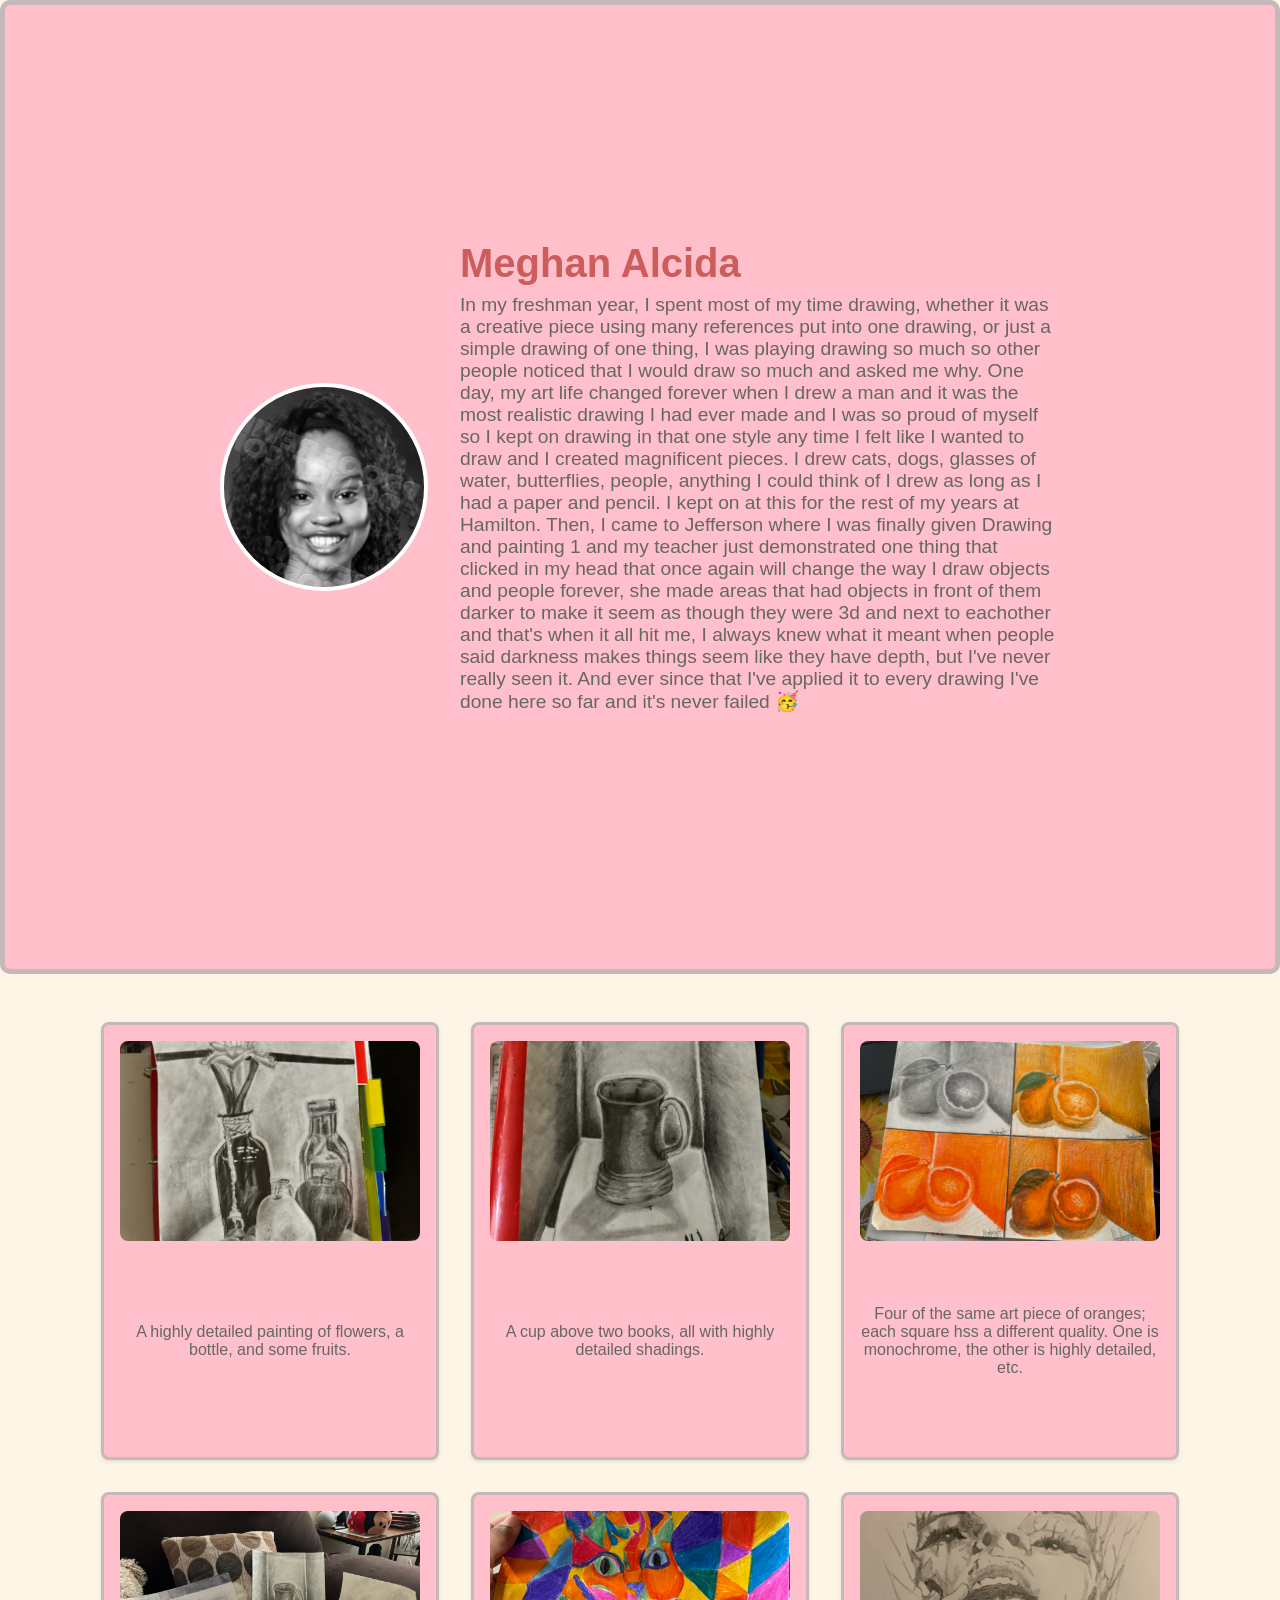
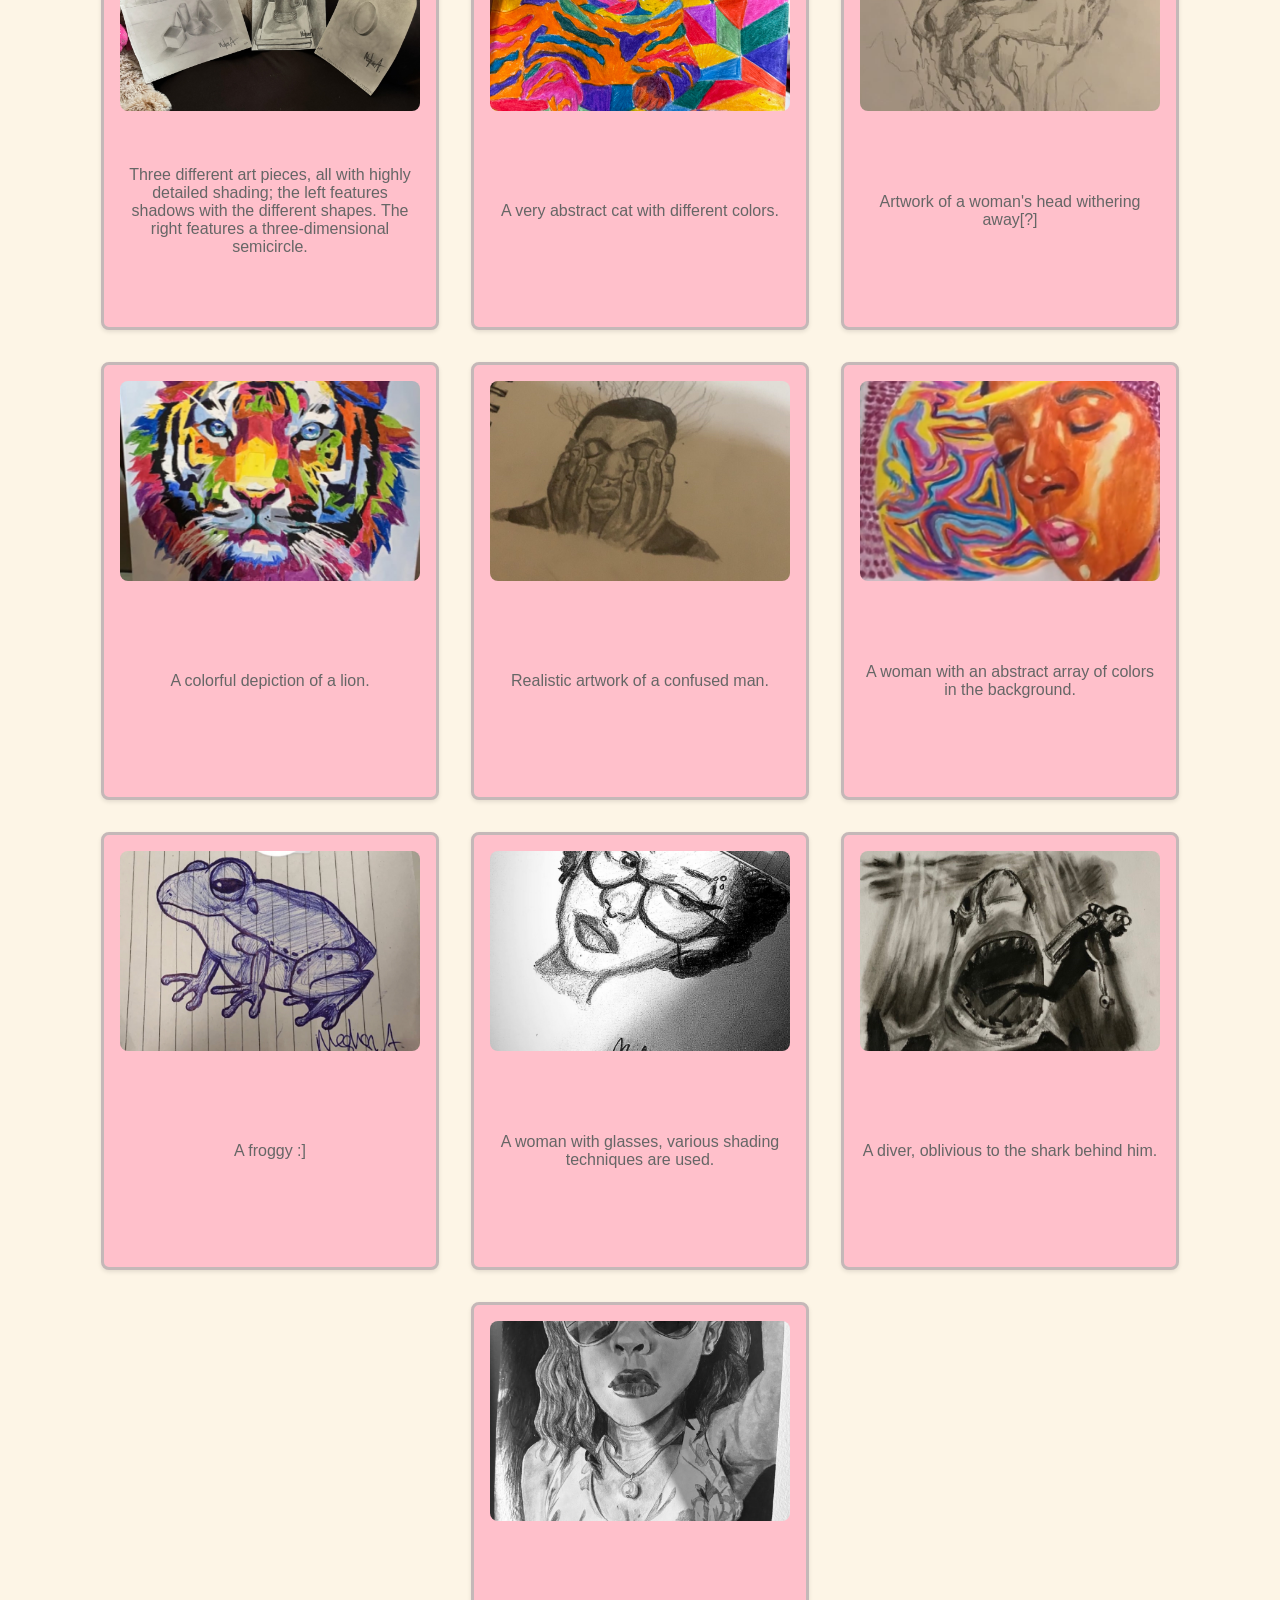
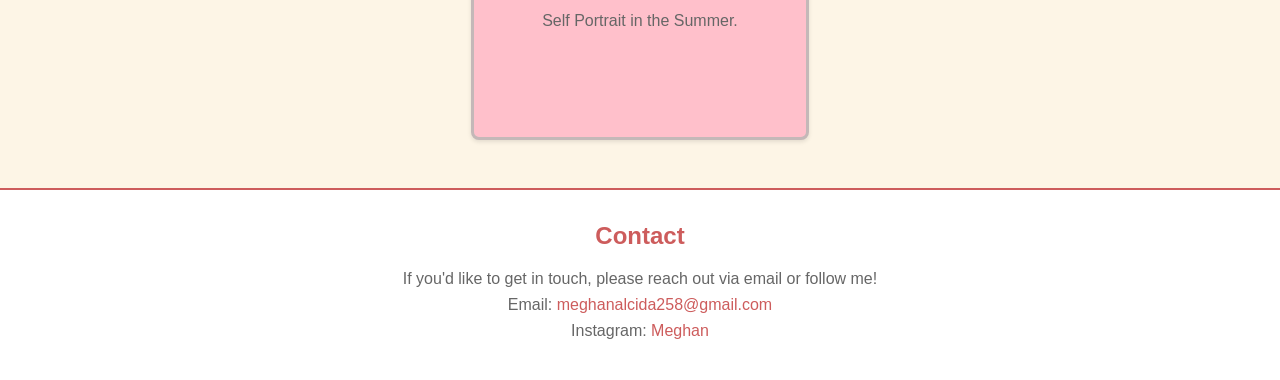
==== index.html @ 04079f51 "Update index.html" ====
<!DOCTYPE html>
<html lang="en">

  <head>
    <meta charset="UTF-8">
    <meta name="viewport" content="width=device-width, initial-scale=1.0">
    <title>Art Portfolio</title>
    <link rel="stylesheet" href="style.css">
  </head>

  <body>
    <div class="container">
      <img src="./images/meghan.jpg" alt="Her Face" class="profile-pic">
      <div class="about-text">
        <h1>Meghan Alcida</h1>
        <p>In my freshman year, I spent most of my time drawing, whether it was a creative piece using many references put into
        one drawing, or just a simple drawing of one thing, I was playing drawing so much so other people noticed that I would
        draw so much and asked me why. One day, my art life changed forever when I drew a man and it was the most realistic
        drawing I had ever made and I was so proud of myself so I kept on drawing in that one style any time I felt like I
        wanted to draw and I created magnificent pieces. I drew cats, dogs, glasses of water, butterflies, people, anything I
        could think of I drew as long as I had a paper and pencil. I kept on at this for the rest of my years at Hamilton. Then,
        I came to Jefferson where I was finally given Drawing and painting 1 and my teacher just demonstrated one thing that
        clicked in my head that once again will change the way I draw objects and people forever, she made areas that had
        objects in front of them darker to make it seem as though they were 3d and next to eachother and that's when it all hit
        me, I always knew what it meant when people said darkness makes things seem like they have depth, but I've never really
        seen it. And ever since that I've applied it to every drawing I've done here so far and it's never failed 🥳</p>
      </div>
    </div>

    <div class="gallery">
      <div class="gallery-item" onclick="openModal('images/art/art1.jpg', this.querySelector('p'))">
        <img src="./images/art/art1.jpg" alt="Art Piece 1">
        <p>A highly detailed painting of flowers, a bottle, and some fruits.</p>
      </div>

      <div class="gallery-item" onclick="openModal('images/art/art2.jpg', this.querySelector('p'))">
        <img src="./images/art/art2.jpg" alt="Art Piece 2">
        <p>A cup above two books, all with highly detailed shadings.</p>
      </div>

      <div class="gallery-item" onclick="openModal('images/art/art3.jpg', this.querySelector('p'))">
        <img src="./images/art/art3.jpg" alt="Art Piece 3">
        <p>Four of the same art piece of oranges; each square hss a different quality. One is monochrome, the other is highly detailed, etc.</p>
      </div>

      <div class="gallery-item" onclick="openModal('images/art/art4.jpg', this.querySelector('p'))">
        <img src="./images/art/art4.jpg" alt="Art Piece 4">
        <p>Three different art pieces, all with highly detailed shading; the left features shadows with the different shapes. The right features a three-dimensional semicircle.</p>
      </div>

      <div class="gallery-item" onclick="openModal('images/art/art5.jpg', this.querySelector('p'))">
        <img src="./images/art/art5.jpg" alt="Art Piece 5">
        <p>A very abstract cat with different colors.</p>
      </div>

      <div class="gallery-item" onclick="openModal('images/art/art6.png', this.querySelector('p'))">
        <img src="./images/art/art6.png" alt="Art Piece 6">
        <p>Artwork of a woman's head withering away[?]</p>
      </div>

      <div class="gallery-item" onclick="openModal('images/art/art7.png', this.querySelector('p'))">
        <img src="./images/art/art7.png" alt="Art Piece 7">
        <p>A colorful depiction of a lion.</p>
      </div>

      <div class="gallery-item" onclick="openModal('images/art/art8.png', this.querySelector('p'))">
        <img src="./images/art/art8.png" alt="Art Piece 8">
        <p>Realistic artwork of a confused man.</p>
      </div>

      <div class="gallery-item" onclick="openModal('images/art/art9.png', this.querySelector('p'))">
        <img src="./images/art/art9.png" alt="Art Piece 9">
        <p>A woman with an abstract array of colors in the background.</p>
      </div>

      <div class="gallery-item" onclick="openModal('images/art/art10.png', this.querySelector('p'))">
        <img src="./images/art/art10.png" alt="Art Piece 10">
        <p>A froggy :]</p>
      </div>

      <div class="gallery-item" onclick="openModal('images/art/art11.png', this.querySelector('p'))">
        <img src="./images/art/art11.png" alt="Art Piece 11">
        <p>A woman with glasses, various shading techniques are used.</p>
      </div>

      <div class="gallery-item" onclick="openModal('images/art/art12.png', this.querySelector('p'))">
        <img src="./images/art/art12.png" alt="Art Piece 12">
        <p>A diver, oblivious to the shark behind him.</p>
      </div>

      <div class="gallery-item" onclick="openModal('images/art/art13.jpg', this.querySelector('p'))">
        <img src="./images/art/art13.jpg" alt="Art Piece 13">
        <p>Self Portrait in the Summer.</p>
      </div>

    </div>

    <div id="modal" class="modal">
      <span class="close" onclick="closeModal()">&times;</span>
      <img class="modal-content" id="modalImage">
      <p id="modalDescription"></p>
    </div>

    <div class="contact">
      <h2>Contact</h2>
      <p>If you'd like to get in touch, please reach out via email or follow me!</p>
      <p>Email: <a href="mailto:meghanalcida258@gmail.com">meghanalcida258@gmail.com</a></p>
      <p>Instagram: <a href="https://instagram.com/its.meggss.official._" target="_blank">Meghan</a></p>
    </div>

    <script src="script.js"></script>
  </body>

</html>
---- style.css ----
body {
  margin: 0;
  padding: 0;
  font-family: 'Arial', sans-serif;
  background-color: #FDF5E6;
  overflow-x: hidden;
}

/* Desktop Styles */
.container {
  display: flex;
  justify-content: center;
  align-items: center;
  height: 100vh;
  padding: 2rem;
  animation: fadeIn 2s ease-out;
  background-color: #FFC0CB;
  border: 5px solid #C4B8B8;
  border-radius: 10px;
}

.profile-pic {
  border-radius: 50%;
  object-position: top;
  width: 200px;
  height: 200px;
  object-fit: cover;
  margin-right: 2rem;
  border: 4px solid #fff;
  flex-shrink: 0;
}

.about-text {
  max-width: 600px;
}

.about-text h1 {
  font-size: 2.5rem;
  margin: 0;
  color: #CD5C5C;
}

.about-text p {
  font-size: 1.2rem;
  margin-top: 0.5rem;
  color: #666;
}

@keyframes fadeIn {
  from {
    opacity: 0;
    transform: translateY(20px);
  }

  to {
    opacity: 1;
    transform: translateY(0);
  }
}

.gallery {
  display: flex;
  flex-wrap: wrap;
  justify-content: center;
  margin: 2rem;
}

.gallery-item {
  background-color: #FFC0CB;
  border-radius: 8px;
  box-shadow: 0 2px 4px rgba(0, 0, 0, 0.1);
  padding: 1rem;
  margin: 1rem;
  text-align: center;
  max-width: 300px;
  width: 300px;
  height: 400px;
  display: flex;
  flex-direction: column;
  justify-content: center;
  align-items: center;
  transition: transform 0.3s, box-shadow 0.3s;
  border: 3px solid #C4B8B8;
}

.gallery-item img {
  width: 100%;
  height: auto;
  max-height: 200px;
  object-fit: cover;
  border-radius: 8px;
}

.gallery-item p {
  font-size: 1rem;
  color: #666;
  margin-top: 1rem;
  flex-grow: 1;
  display: flex;
  align-items: center;
  justify-content: center;
}

.gallery-item:hover {
  transform: scale(1.05);
  box-shadow: 0 4px 8px rgba(0, 0, 0, 0.2);
}

.contact {
  text-align: center;
  padding: 2rem;
  background-color: #fff;
  border-top: 2px solid #CD5C5C;
  margin-top: 2rem;
}

.contact h2 {
  margin-top: 0;
  color: #CD5C5C;
}

.contact p {
  color: #666;
  margin: 0.5rem 0;
}

.contact a {
  color: #CD5C5C;
  text-decoration: none;
}

.contact a:hover {
  text-decoration: underline;
}

.modal {
  display: none;
  position: fixed;
  z-index: 1;
  left: 0;
  top: 0;
  width: 100%;
  height: 100%;
  overflow: auto;
  background-color: rgba(0, 0, 0, 0.8);
  justify-content: center;
  align-items: center;
  text-align: center;
  flex-direction: column;
  padding: 20px;
}

.modal-content {
  margin: auto;
  display: block;
  max-width: 90%;
  max-height: 80%;
  height: auto;
  border-radius: 8px;
}

#modalDescription {
  color: white;
  margin-top: 5px;
  max-width: 90%;
  text-align: center;
}

.close {
  position: absolute;
  top: 20px;
  right: 35px;
  color: #fff;
  font-size: 40px;
  font-weight: bold;
}

.close:hover,
.close:focus {
  color: #bbb;
  text-decoration: none;
  cursor: pointer;
}

@media (max-width: 768px) {
  .container {
    flex-direction: column;
    height: auto;
  }

  .profile-pic {
    margin-right: 0;
    margin-bottom: 1rem;
  }

  .about-text h1 {
    font-size: 2rem;
  }

  .about-text p {
    font-size: 1rem;
  }

  .gallery {
    margin: 1rem;
  }

  .gallery-item {
    width: 100%;
    max-width: none;
  }

  .modal-content {
    max-width: 100%;
    max-height: 70%;
  }

  #modalDescription {
    max-width: 90%;
  }
}
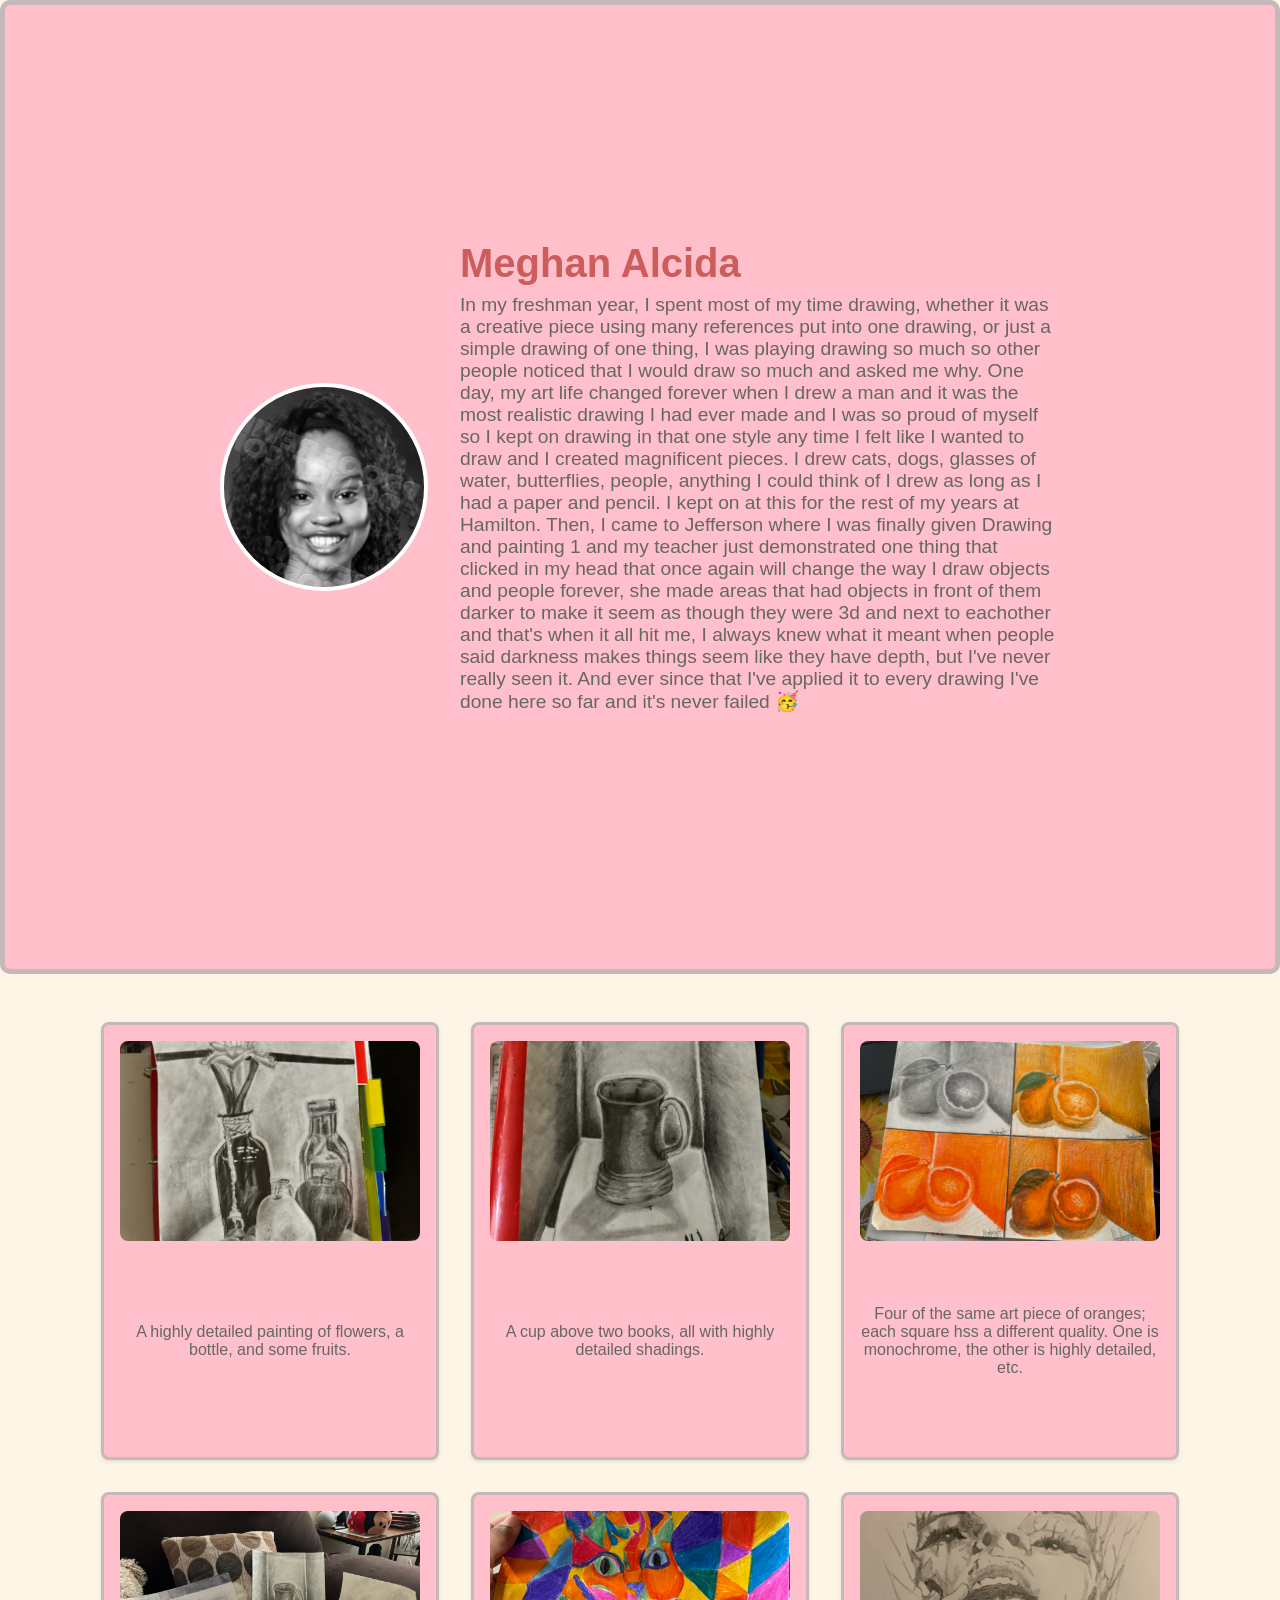
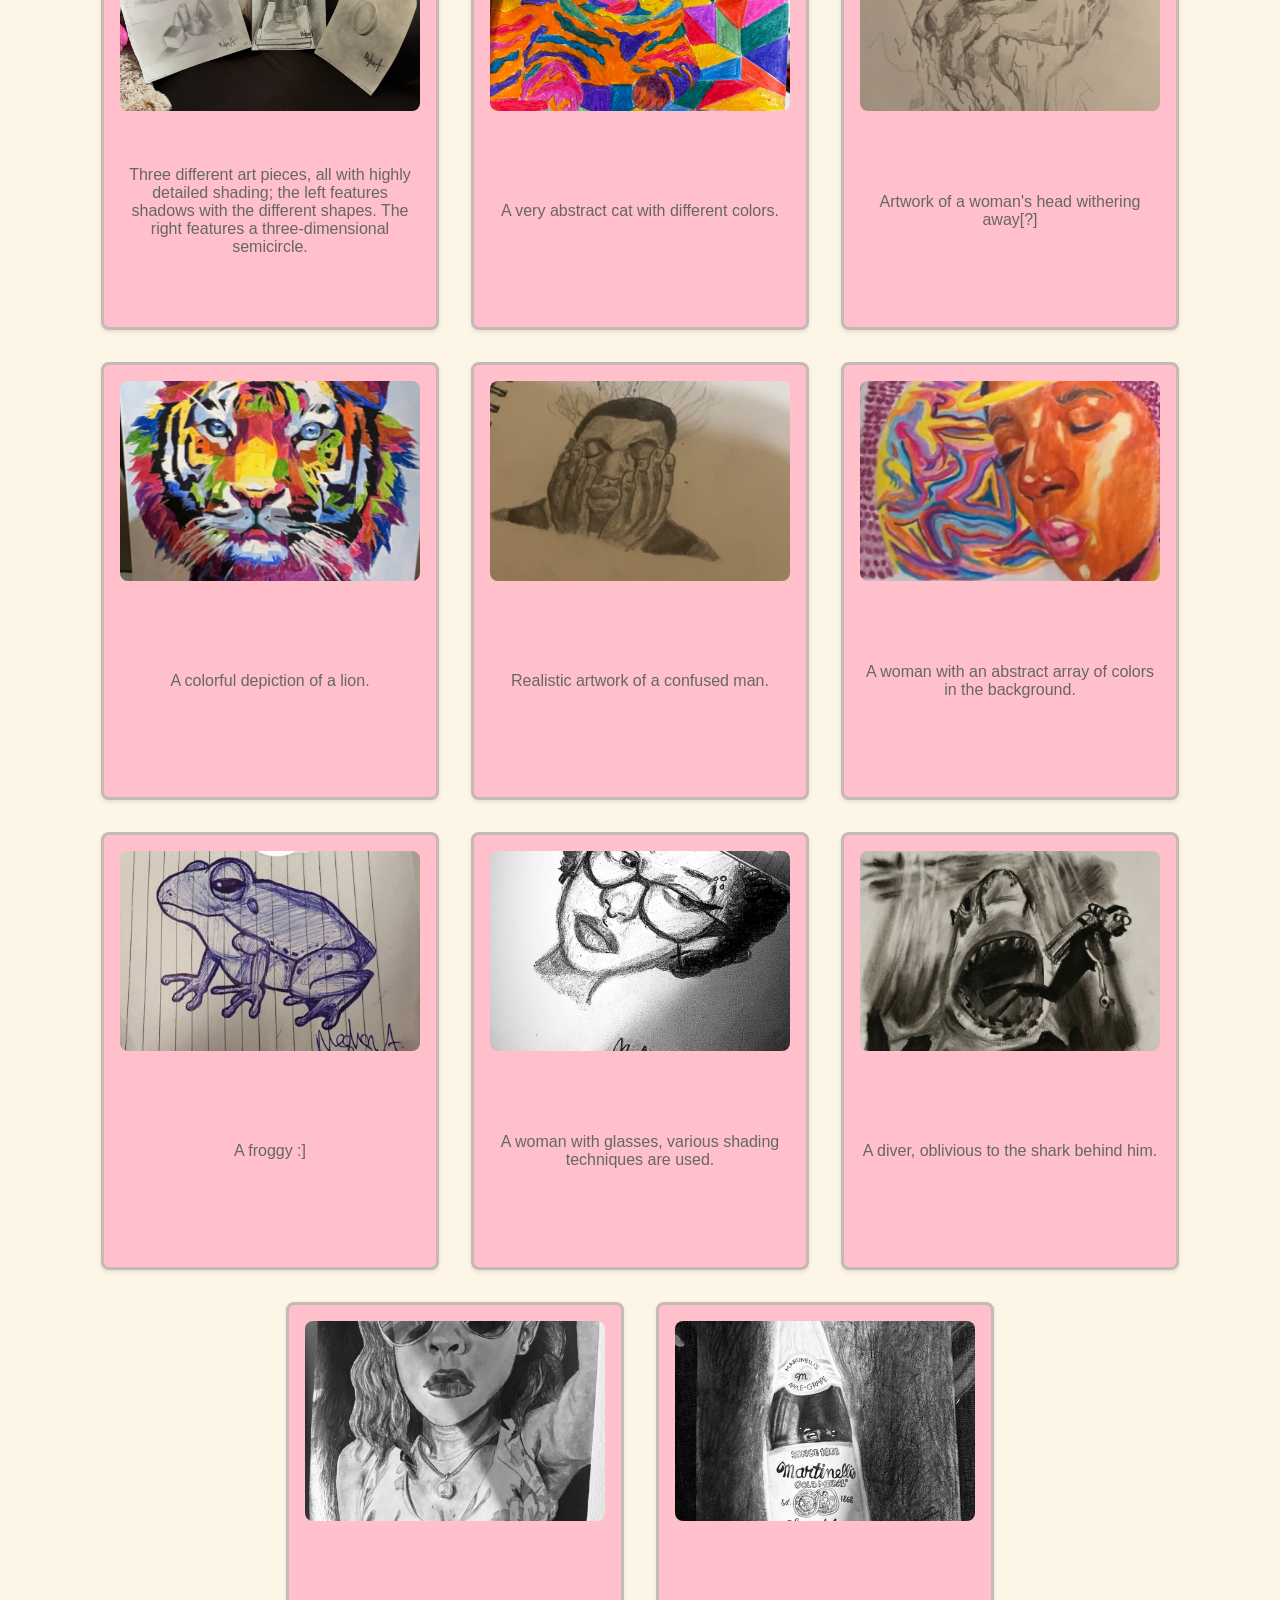
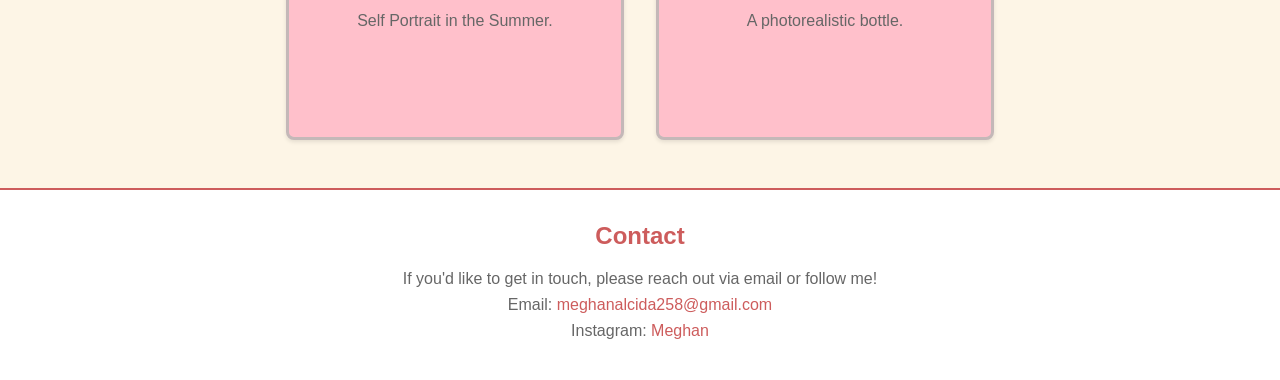
==== commit a6c19024: "Update index.html" ====
--- a/index.html
+++ b/index.html
@@ -93,6 +93,11 @@
         <p>Self Portrait in the Summer.</p>
       </div>
 
+      <div class="gallery-item" onclick="openModal('images/art/art14.jpg', this.querySelector('p'))">
+        <img src="./images/art/art14.jpg" alt="Art Piece 14">
+        <p>A photorealistic bottle.</p>
+      </div>
+
     </div>
 
     <div id="modal" class="modal">
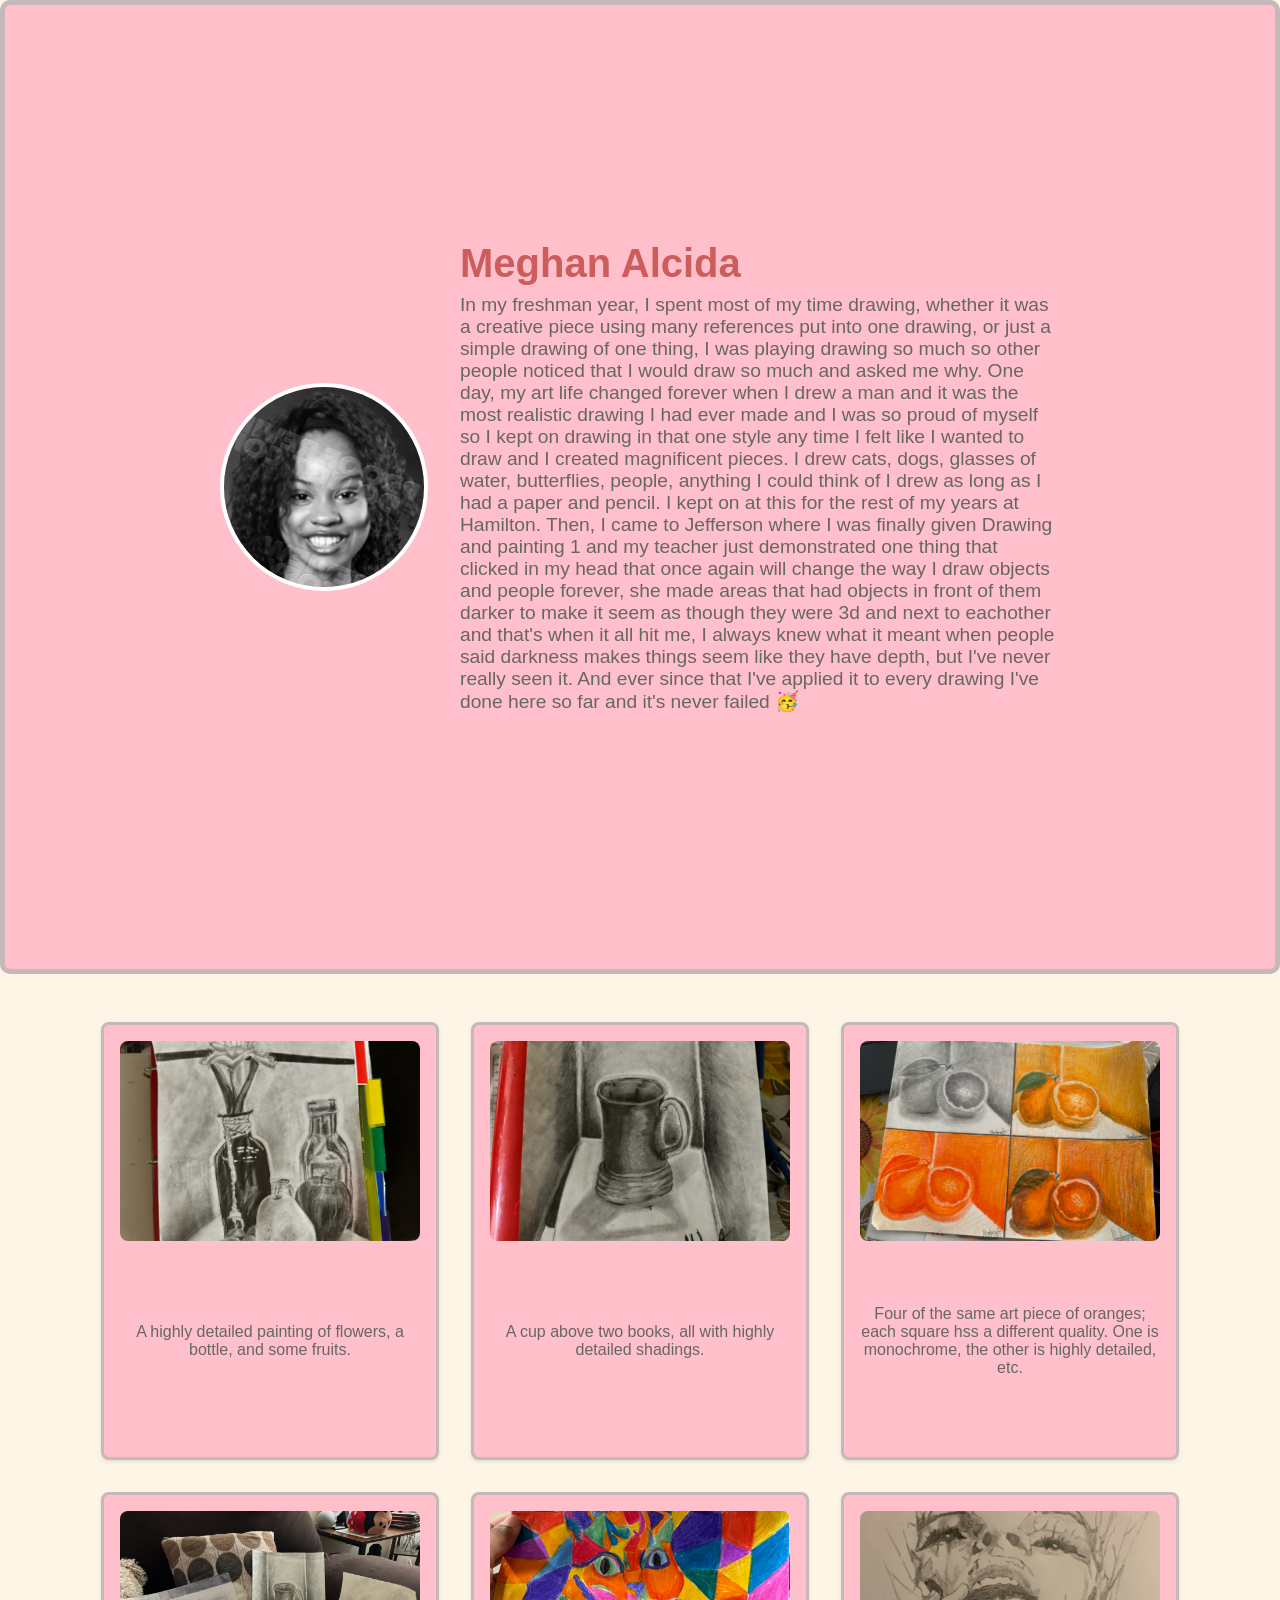
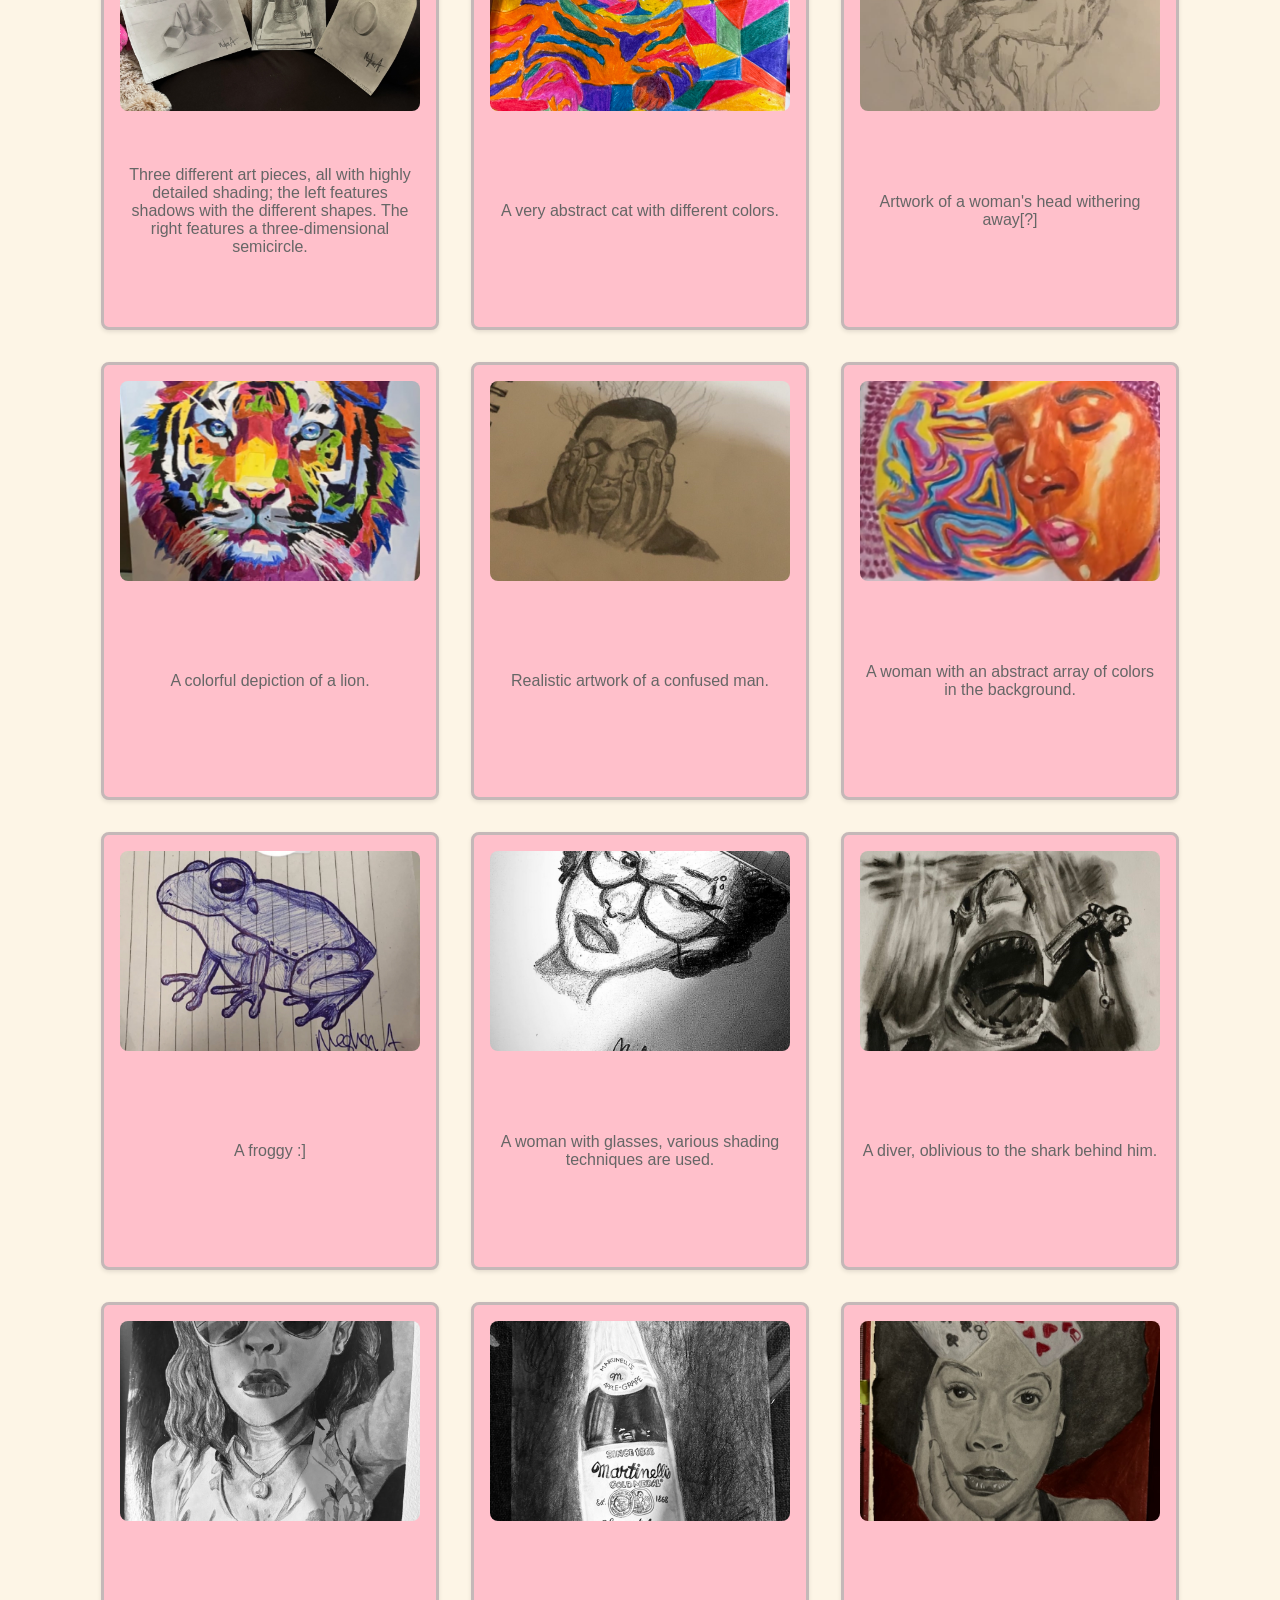
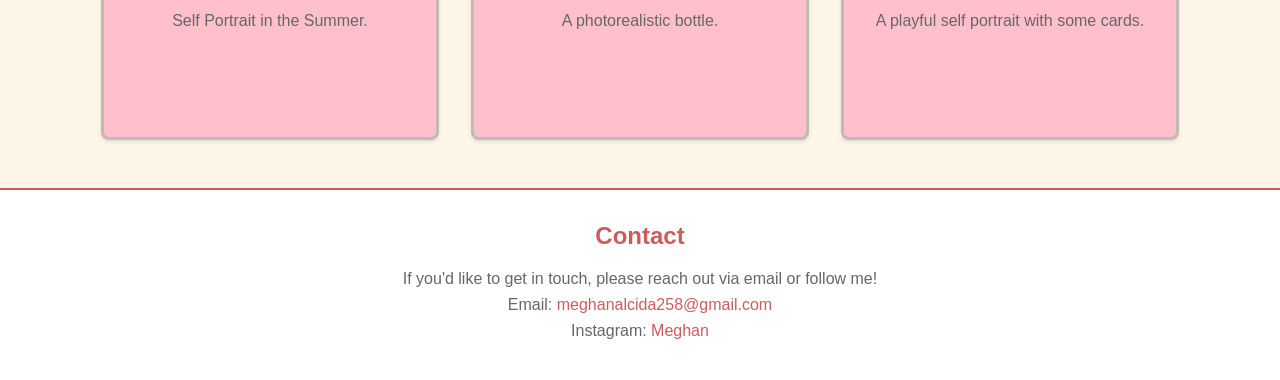
==== commit e2c69339: "Update index.html" ====
--- a/index.html
+++ b/index.html
@@ -98,6 +98,11 @@
         <p>A photorealistic bottle.</p>
       </div>
 
+      <div class="gallery-item" onclick="openModal('images/art/art15.jpg', this.querySelector('p'))">
+        <img src="./images/art/art15.jpg" alt="Art Piece 15">
+        <p>A playful self portrait with some cards.</p>
+      </div>
+
     </div>
 
     <div id="modal" class="modal">
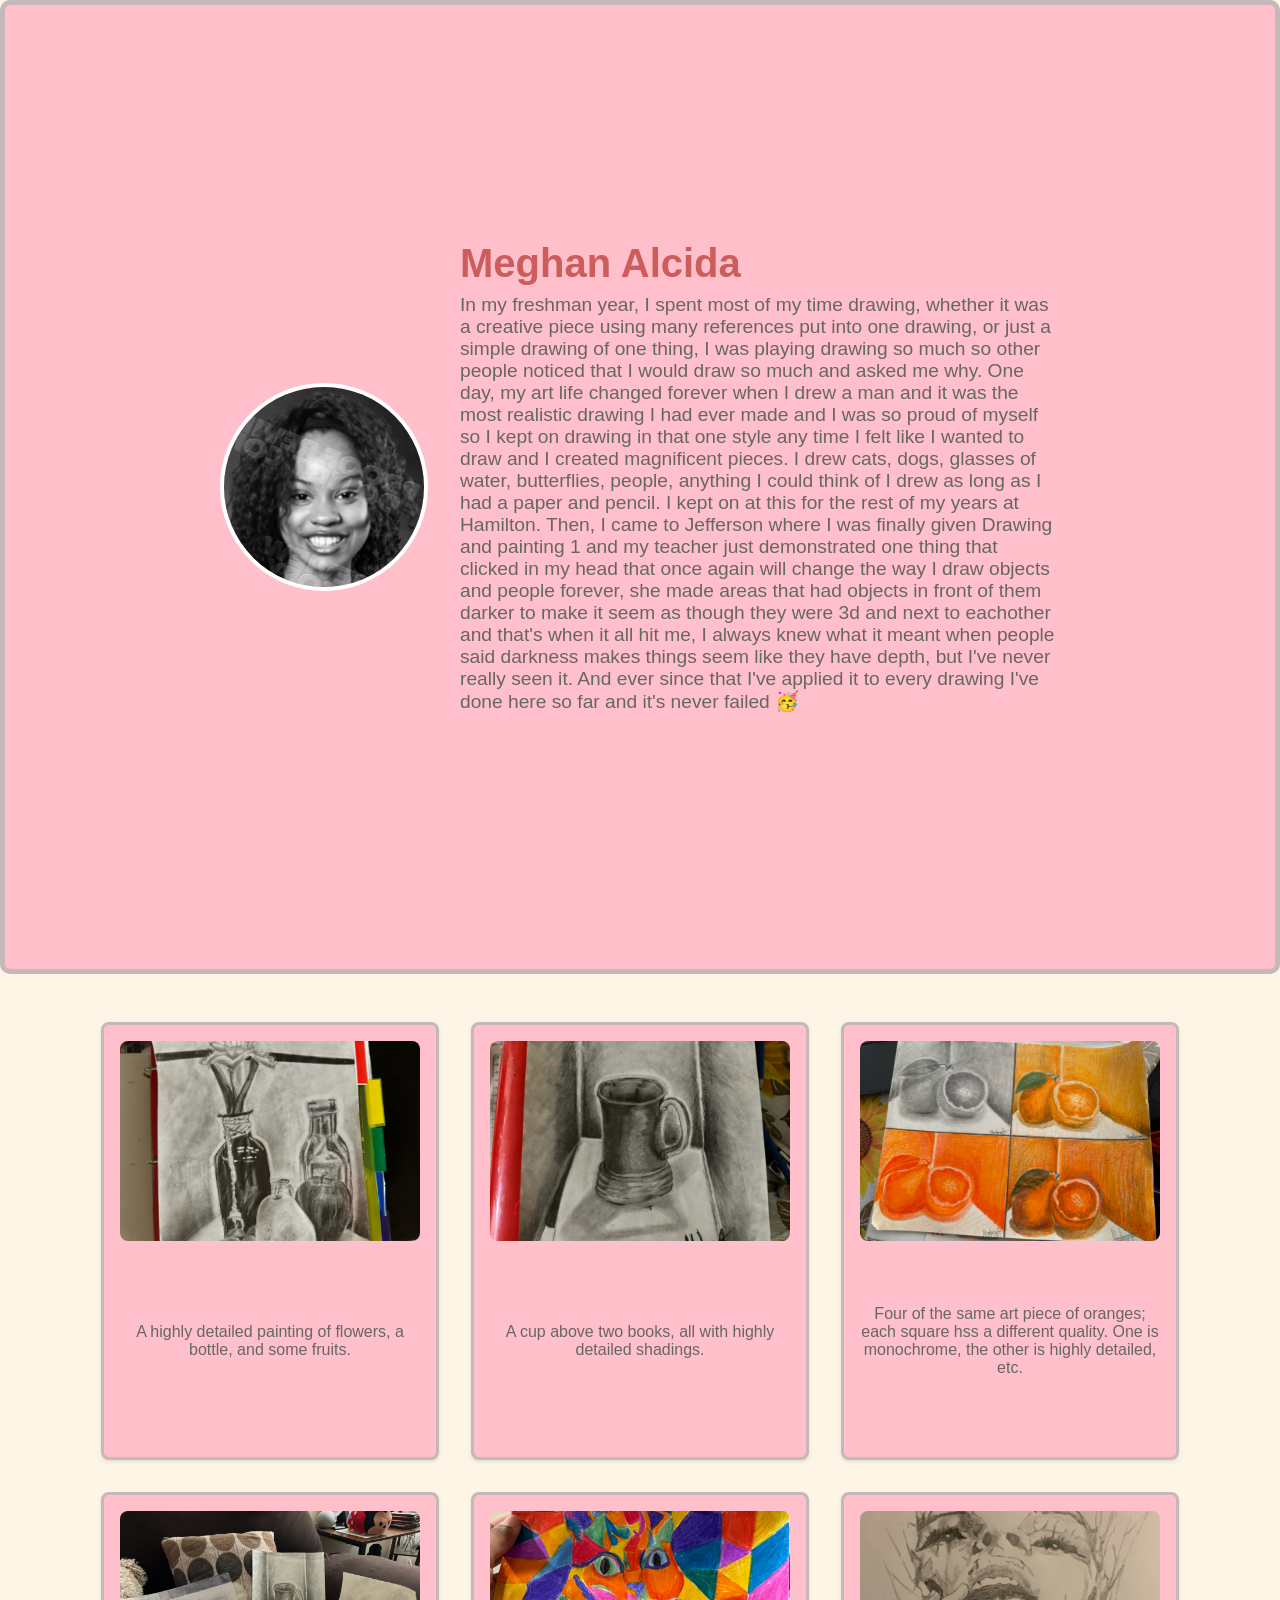
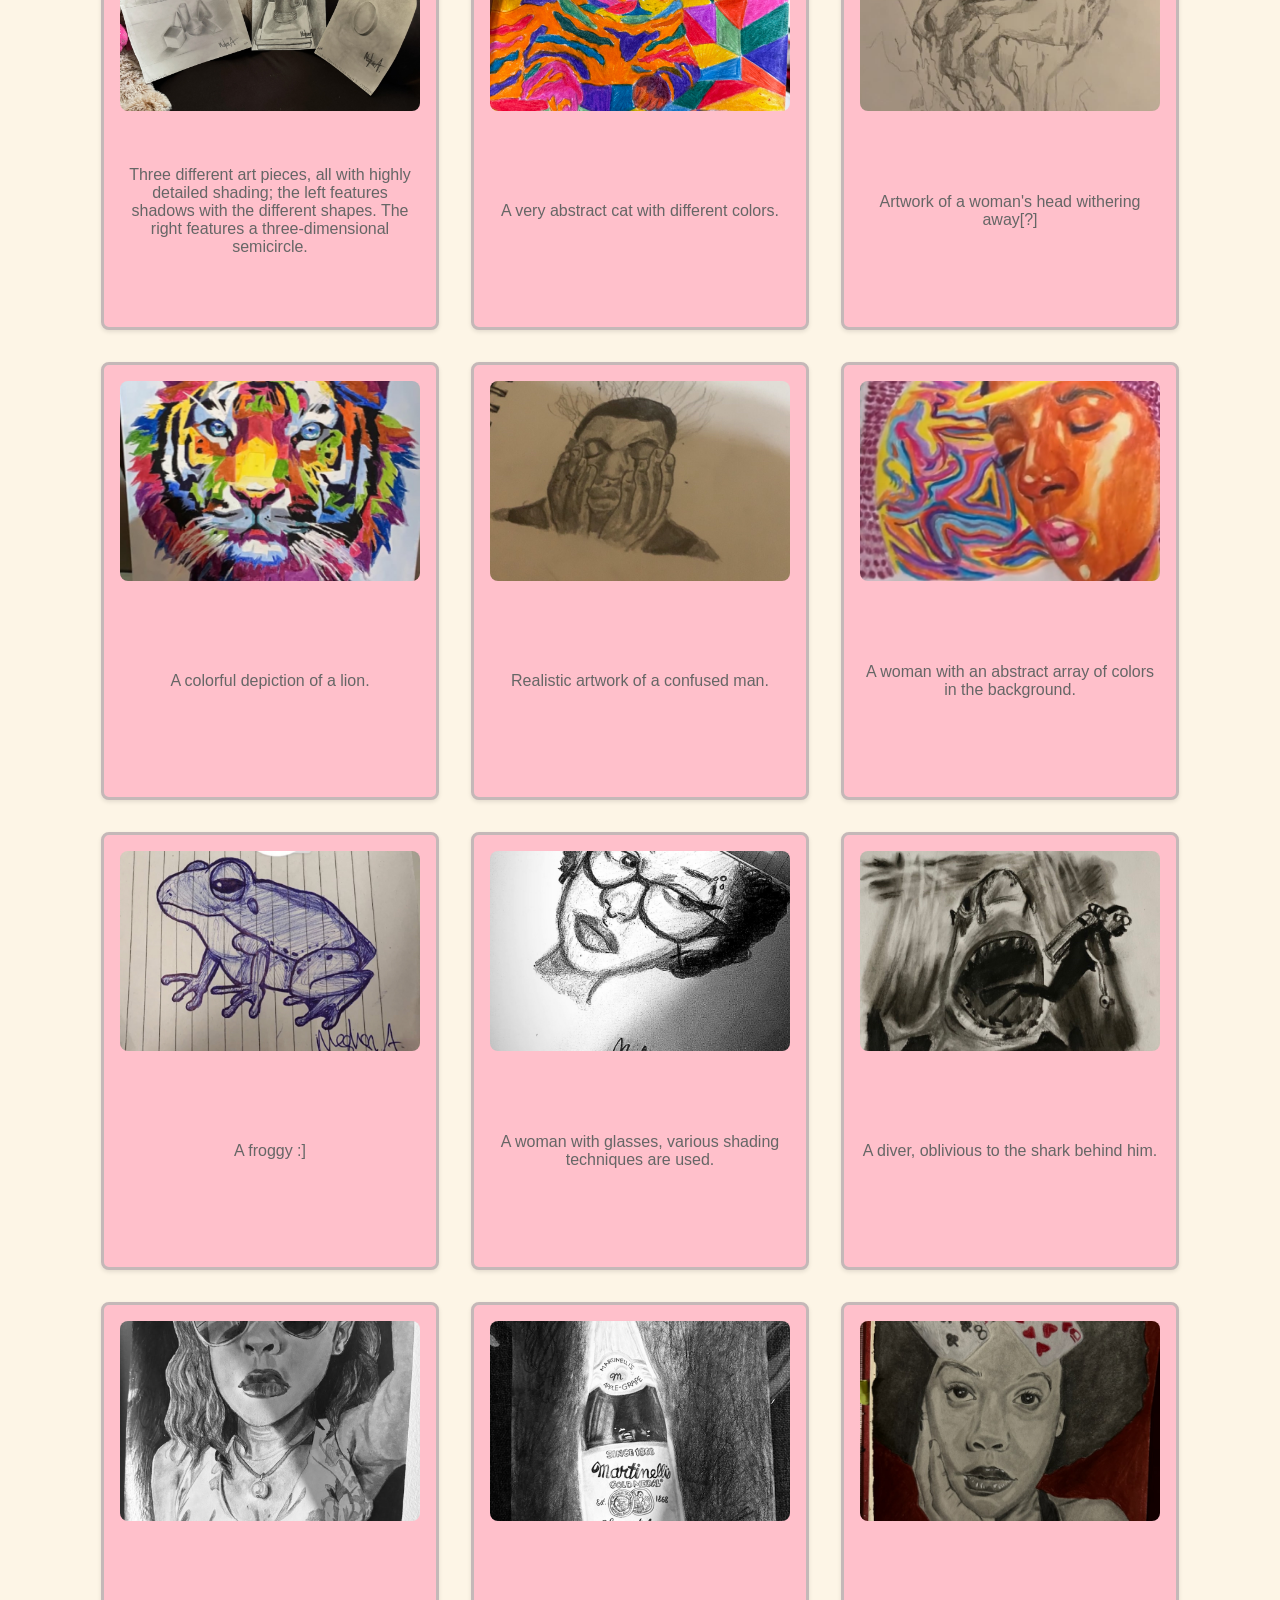
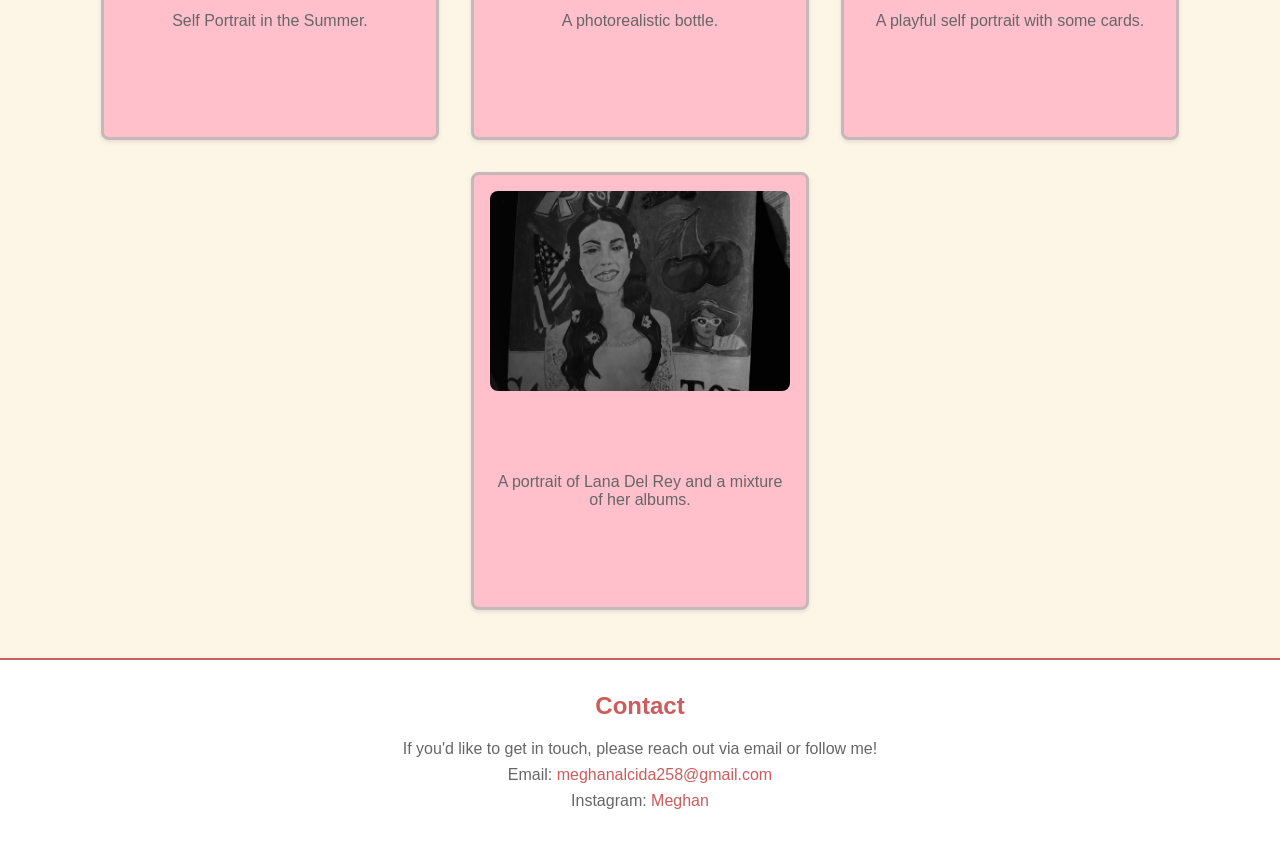
==== commit ab488e2c: "Update index.html" ====
--- a/index.html
+++ b/index.html
@@ -28,79 +28,84 @@
     </div>
 
     <div class="gallery">
-      <div class="gallery-item" onclick="openModal('images/art/art1.jpg', this.querySelector('p'))">
+      <div class="gallery-item" onclick="openModal('images/art/art1.jpg', this)">
         <img src="./images/art/art1.jpg" alt="Art Piece 1">
         <p>A highly detailed painting of flowers, a bottle, and some fruits.</p>
       </div>
 
-      <div class="gallery-item" onclick="openModal('images/art/art2.jpg', this.querySelector('p'))">
+      <div class="gallery-item" onclick="openModal('images/art/art2.jpg', this)">
         <img src="./images/art/art2.jpg" alt="Art Piece 2">
         <p>A cup above two books, all with highly detailed shadings.</p>
       </div>
 
-      <div class="gallery-item" onclick="openModal('images/art/art3.jpg', this.querySelector('p'))">
+      <div class="gallery-item" onclick="openModal('images/art/art3.jpg', this)">
         <img src="./images/art/art3.jpg" alt="Art Piece 3">
         <p>Four of the same art piece of oranges; each square hss a different quality. One is monochrome, the other is highly detailed, etc.</p>
       </div>
 
-      <div class="gallery-item" onclick="openModal('images/art/art4.jpg', this.querySelector('p'))">
+      <div class="gallery-item" onclick="openModal('images/art/art4.jpg', this)">
         <img src="./images/art/art4.jpg" alt="Art Piece 4">
         <p>Three different art pieces, all with highly detailed shading; the left features shadows with the different shapes. The right features a three-dimensional semicircle.</p>
       </div>
 
-      <div class="gallery-item" onclick="openModal('images/art/art5.jpg', this.querySelector('p'))">
+      <div class="gallery-item" onclick="openModal('images/art/art5.jpg', this)">
         <img src="./images/art/art5.jpg" alt="Art Piece 5">
         <p>A very abstract cat with different colors.</p>
       </div>
 
-      <div class="gallery-item" onclick="openModal('images/art/art6.png', this.querySelector('p'))">
+      <div class="gallery-item" onclick="openModal('images/art/art6.png', this)">
         <img src="./images/art/art6.png" alt="Art Piece 6">
         <p>Artwork of a woman's head withering away[?]</p>
       </div>
 
-      <div class="gallery-item" onclick="openModal('images/art/art7.png', this.querySelector('p'))">
+      <div class="gallery-item" onclick="openModal('images/art/art7.png', this)">
         <img src="./images/art/art7.png" alt="Art Piece 7">
         <p>A colorful depiction of a lion.</p>
       </div>
 
-      <div class="gallery-item" onclick="openModal('images/art/art8.png', this.querySelector('p'))">
+      <div class="gallery-item" onclick="openModal('images/art/art8.png', this)">
         <img src="./images/art/art8.png" alt="Art Piece 8">
         <p>Realistic artwork of a confused man.</p>
       </div>
 
-      <div class="gallery-item" onclick="openModal('images/art/art9.png', this.querySelector('p'))">
+      <div class="gallery-item" onclick="openModal('images/art/art9.png', this)">
         <img src="./images/art/art9.png" alt="Art Piece 9">
         <p>A woman with an abstract array of colors in the background.</p>
       </div>
 
-      <div class="gallery-item" onclick="openModal('images/art/art10.png', this.querySelector('p'))">
+      <div class="gallery-item" onclick="openModal('images/art/art10.png', this)">
         <img src="./images/art/art10.png" alt="Art Piece 10">
         <p>A froggy :]</p>
       </div>
 
-      <div class="gallery-item" onclick="openModal('images/art/art11.png', this.querySelector('p'))">
+      <div class="gallery-item" onclick="openModal('images/art/art11.png', this)">
         <img src="./images/art/art11.png" alt="Art Piece 11">
         <p>A woman with glasses, various shading techniques are used.</p>
       </div>
 
-      <div class="gallery-item" onclick="openModal('images/art/art12.png', this.querySelector('p'))">
+      <div class="gallery-item" onclick="openModal('images/art/art12.png', this)">
         <img src="./images/art/art12.png" alt="Art Piece 12">
         <p>A diver, oblivious to the shark behind him.</p>
       </div>
 
-      <div class="gallery-item" onclick="openModal('images/art/art13.jpg', this.querySelector('p'))">
+      <div class="gallery-item" onclick="openModal('images/art/art13.jpg', this)">
         <img src="./images/art/art13.jpg" alt="Art Piece 13">
         <p>Self Portrait in the Summer.</p>
       </div>
 
-      <div class="gallery-item" onclick="openModal('images/art/art14.jpg', this.querySelector('p'))">
+      <div class="gallery-item" onclick="openModal('images/art/art14.jpg', this)">
         <img src="./images/art/art14.jpg" alt="Art Piece 14">
         <p>A photorealistic bottle.</p>
       </div>
 
-      <div class="gallery-item" onclick="openModal('images/art/art15.jpg', this.querySelector('p'))">
+      <div class="gallery-item" onclick="openModal('images/art/art15.jpg', this)">
         <img src="./images/art/art15.jpg" alt="Art Piece 15">
         <p>A playful self portrait with some cards.</p>
+      </div>
+
+      <div class="gallery-item" onclick="openModal('images/art/art16.jpeg', this)">
+        <img src="./images/art/art16.jpeg" alt="Art Piece 16">
+        <p>A portrait of Lana Del Rey and a mixture of her albums.</p>
       </div>
 
     </div>
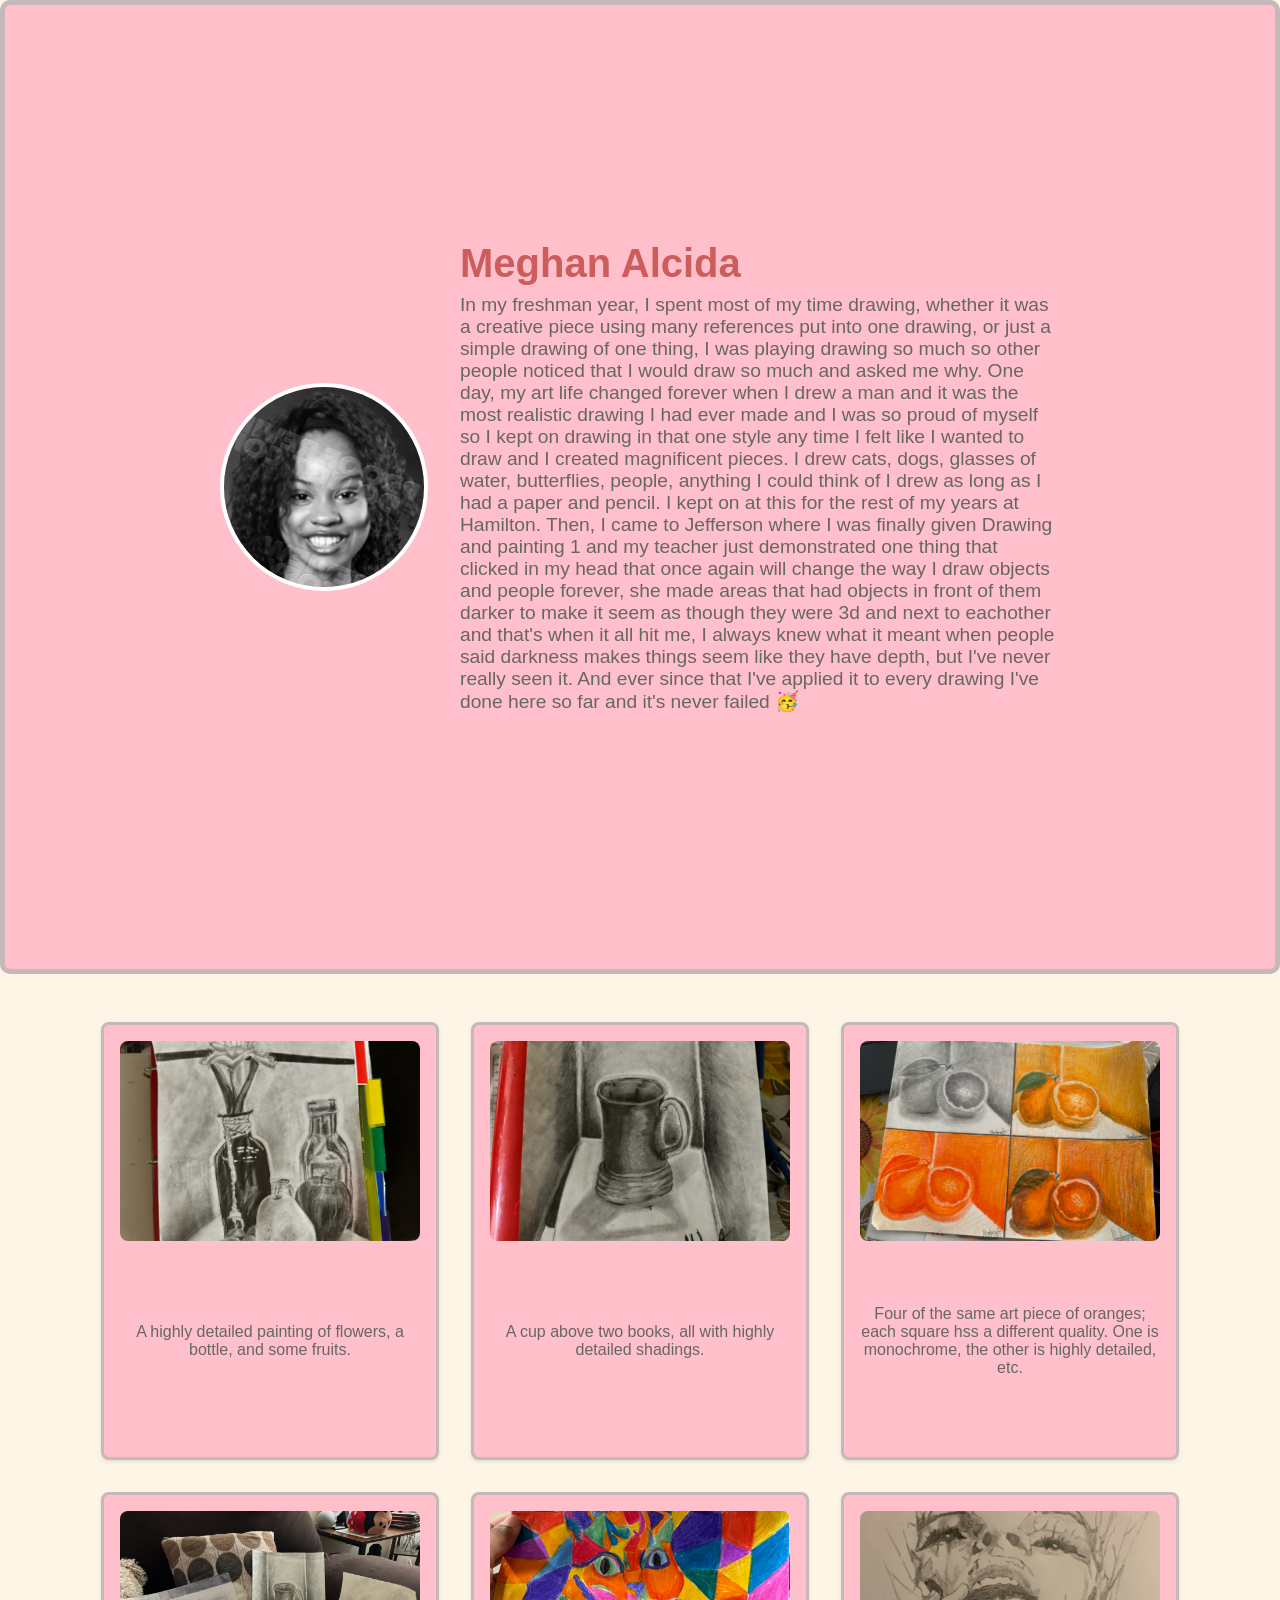
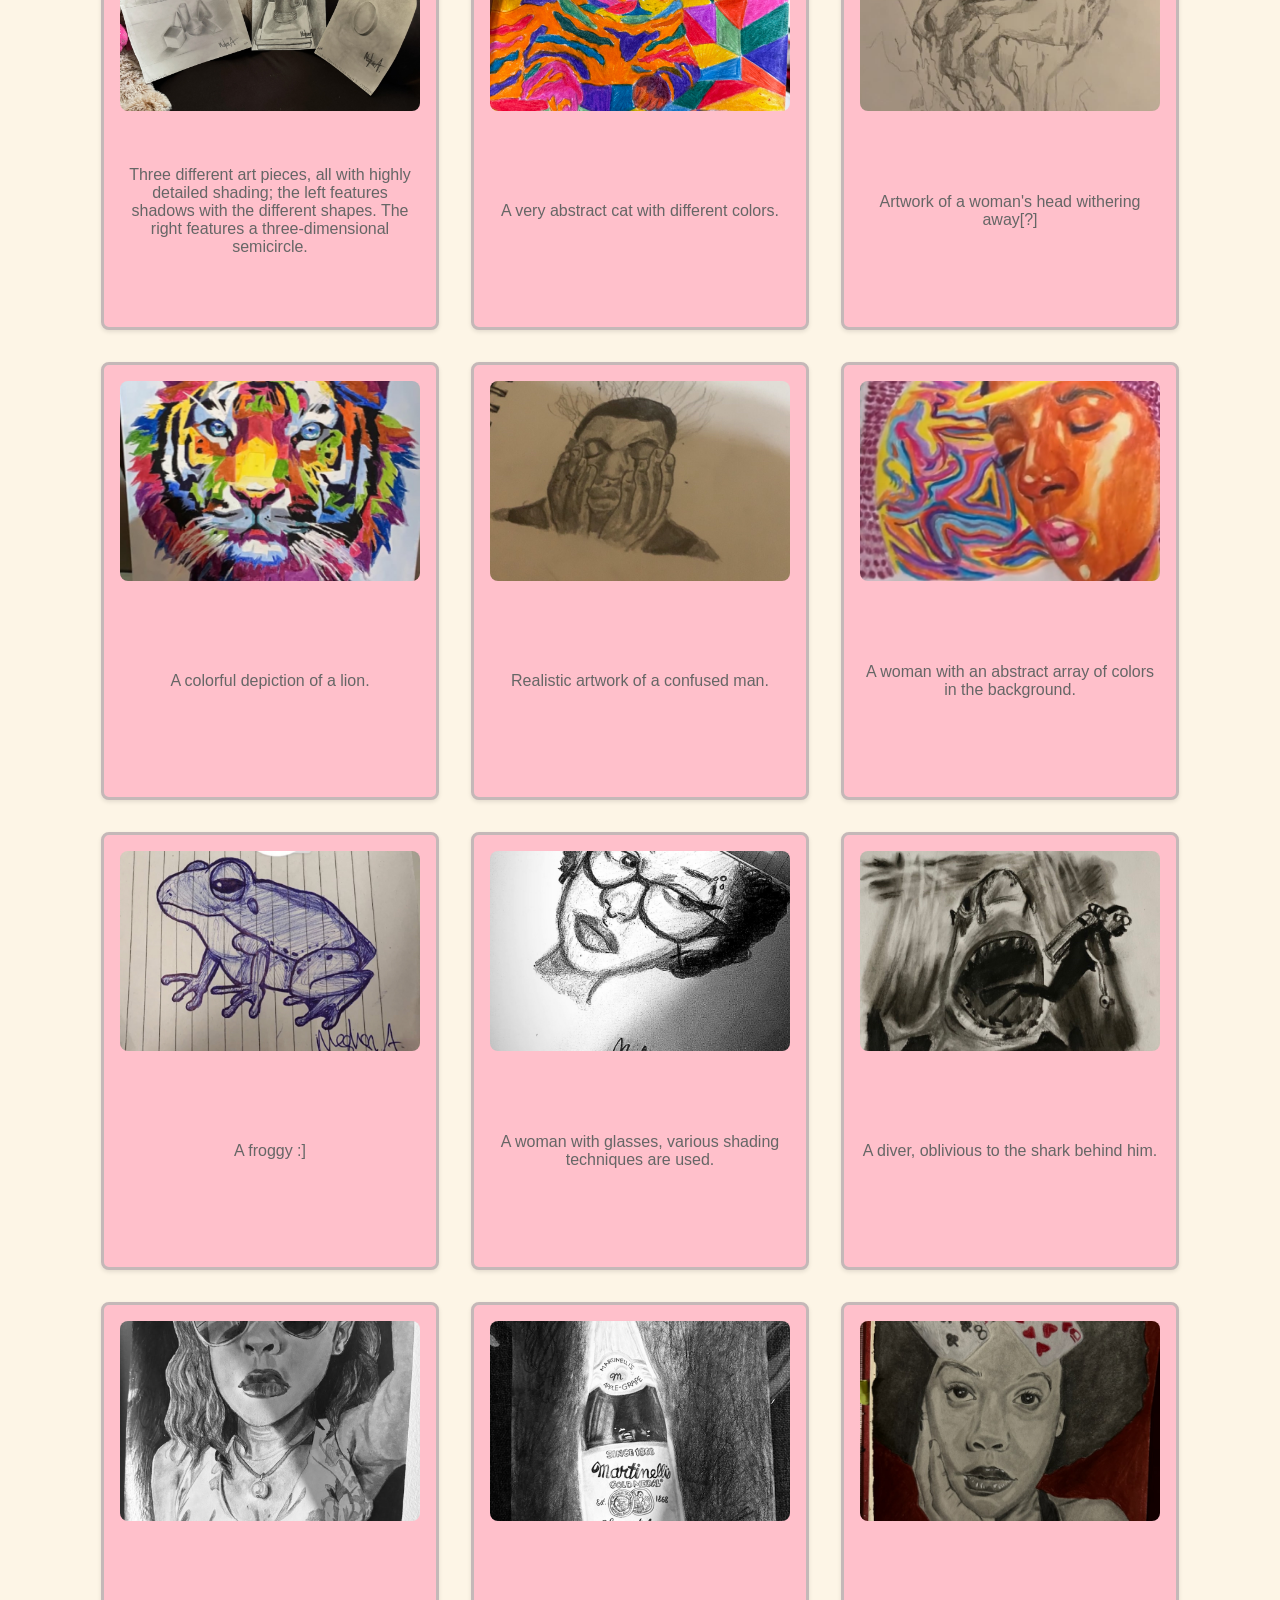
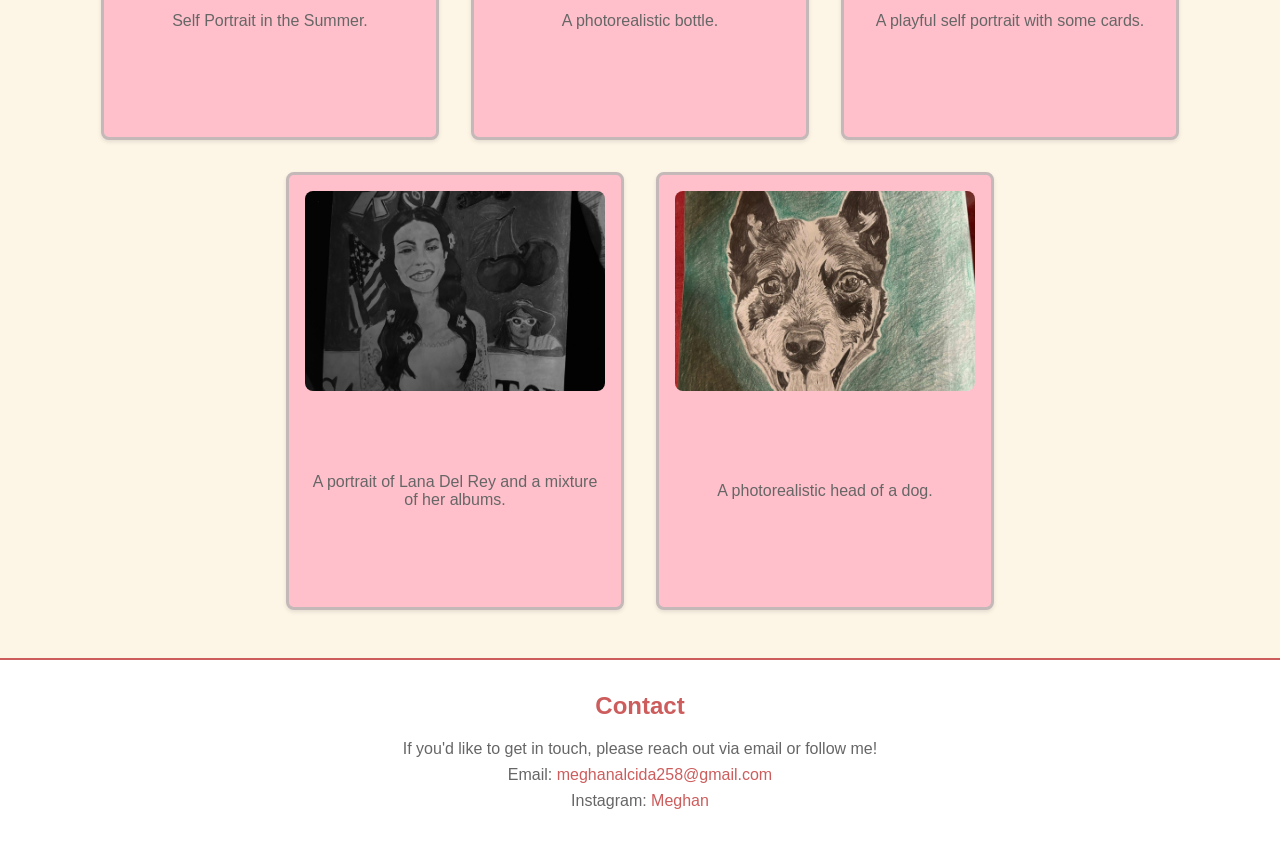
==== commit 62027449: "Update index.html" ====
--- a/index.html
+++ b/index.html
@@ -1,129 +1,146 @@
 <!DOCTYPE html>
 <html lang="en">
 
-  <head>
-    <meta charset="UTF-8">
-    <meta name="viewport" content="width=device-width, initial-scale=1.0">
-    <title>Art Portfolio</title>
-    <link rel="stylesheet" href="style.css">
-  </head>
+<head>
+  <meta charset="UTF-8">
+  <meta name="viewport" content="width=device-width, initial-scale=1.0">
+  <title>Art Portfolio</title>
+  <link rel="stylesheet" href="style.css">
+</head>
 
-  <body>
-    <div class="container">
-      <img src="./images/meghan.jpg" alt="Her Face" class="profile-pic">
-      <div class="about-text">
-        <h1>Meghan Alcida</h1>
-        <p>In my freshman year, I spent most of my time drawing, whether it was a creative piece using many references put into
-        one drawing, or just a simple drawing of one thing, I was playing drawing so much so other people noticed that I would
-        draw so much and asked me why. One day, my art life changed forever when I drew a man and it was the most realistic
-        drawing I had ever made and I was so proud of myself so I kept on drawing in that one style any time I felt like I
-        wanted to draw and I created magnificent pieces. I drew cats, dogs, glasses of water, butterflies, people, anything I
-        could think of I drew as long as I had a paper and pencil. I kept on at this for the rest of my years at Hamilton. Then,
-        I came to Jefferson where I was finally given Drawing and painting 1 and my teacher just demonstrated one thing that
-        clicked in my head that once again will change the way I draw objects and people forever, she made areas that had
-        objects in front of them darker to make it seem as though they were 3d and next to eachother and that's when it all hit
-        me, I always knew what it meant when people said darkness makes things seem like they have depth, but I've never really
+<body>
+  <div class="container">
+    <img src="./images/meghan.jpg" alt="Her Face" class="profile-pic">
+    <div class="about-text">
+      <h1>Meghan Alcida</h1>
+      <p>In my freshman year, I spent most of my time drawing, whether it was a creative piece using many references put
+        into
+        one drawing, or just a simple drawing of one thing, I was playing drawing so much so other people noticed that I
+        would
+        draw so much and asked me why. One day, my art life changed forever when I drew a man and it was the most
+        realistic
+        drawing I had ever made and I was so proud of myself so I kept on drawing in that one style any time I felt like
+        I
+        wanted to draw and I created magnificent pieces. I drew cats, dogs, glasses of water, butterflies, people,
+        anything I
+        could think of I drew as long as I had a paper and pencil. I kept on at this for the rest of my years at
+        Hamilton. Then,
+        I came to Jefferson where I was finally given Drawing and painting 1 and my teacher just demonstrated one thing
+        that
+        clicked in my head that once again will change the way I draw objects and people forever, she made areas that
+        had
+        objects in front of them darker to make it seem as though they were 3d and next to eachother and that's when it
+        all hit
+        me, I always knew what it meant when people said darkness makes things seem like they have depth, but I've never
+        really
         seen it. And ever since that I've applied it to every drawing I've done here so far and it's never failed 🥳</p>
-      </div>
+    </div>
+  </div>
+
+  <div class="gallery">
+    <div class="gallery-item" onclick="openModal('images/art/art1.jpg', this)">
+      <img src="./images/art/art1.jpg" alt="Art Piece 1">
+      <p>A highly detailed painting of flowers, a bottle, and some fruits.</p>
     </div>
 
-    <div class="gallery">
-      <div class="gallery-item" onclick="openModal('images/art/art1.jpg', this)">
-        <img src="./images/art/art1.jpg" alt="Art Piece 1">
-        <p>A highly detailed painting of flowers, a bottle, and some fruits.</p>
-      </div>
-
-      <div class="gallery-item" onclick="openModal('images/art/art2.jpg', this)">
-        <img src="./images/art/art2.jpg" alt="Art Piece 2">
-        <p>A cup above two books, all with highly detailed shadings.</p>
-      </div>
-
-      <div class="gallery-item" onclick="openModal('images/art/art3.jpg', this)">
-        <img src="./images/art/art3.jpg" alt="Art Piece 3">
-        <p>Four of the same art piece of oranges; each square hss a different quality. One is monochrome, the other is highly detailed, etc.</p>
-      </div>
-
-      <div class="gallery-item" onclick="openModal('images/art/art4.jpg', this)">
-        <img src="./images/art/art4.jpg" alt="Art Piece 4">
-        <p>Three different art pieces, all with highly detailed shading; the left features shadows with the different shapes. The right features a three-dimensional semicircle.</p>
-      </div>
-
-      <div class="gallery-item" onclick="openModal('images/art/art5.jpg', this)">
-        <img src="./images/art/art5.jpg" alt="Art Piece 5">
-        <p>A very abstract cat with different colors.</p>
-      </div>
-
-      <div class="gallery-item" onclick="openModal('images/art/art6.png', this)">
-        <img src="./images/art/art6.png" alt="Art Piece 6">
-        <p>Artwork of a woman's head withering away[?]</p>
-      </div>
-
-      <div class="gallery-item" onclick="openModal('images/art/art7.png', this)">
-        <img src="./images/art/art7.png" alt="Art Piece 7">
-        <p>A colorful depiction of a lion.</p>
-      </div>
-
-      <div class="gallery-item" onclick="openModal('images/art/art8.png', this)">
-        <img src="./images/art/art8.png" alt="Art Piece 8">
-        <p>Realistic artwork of a confused man.</p>
-      </div>
-
-      <div class="gallery-item" onclick="openModal('images/art/art9.png', this)">
-        <img src="./images/art/art9.png" alt="Art Piece 9">
-        <p>A woman with an abstract array of colors in the background.</p>
-      </div>
-
-      <div class="gallery-item" onclick="openModal('images/art/art10.png', this)">
-        <img src="./images/art/art10.png" alt="Art Piece 10">
-        <p>A froggy :]</p>
-      </div>
-
-      <div class="gallery-item" onclick="openModal('images/art/art11.png', this)">
-        <img src="./images/art/art11.png" alt="Art Piece 11">
-        <p>A woman with glasses, various shading techniques are used.</p>
-      </div>
-
-      <div class="gallery-item" onclick="openModal('images/art/art12.png', this)">
-        <img src="./images/art/art12.png" alt="Art Piece 12">
-        <p>A diver, oblivious to the shark behind him.</p>
-      </div>
-
-      <div class="gallery-item" onclick="openModal('images/art/art13.jpg', this)">
-        <img src="./images/art/art13.jpg" alt="Art Piece 13">
-        <p>Self Portrait in the Summer.</p>
-      </div>
-
-      <div class="gallery-item" onclick="openModal('images/art/art14.jpg', this)">
-        <img src="./images/art/art14.jpg" alt="Art Piece 14">
-        <p>A photorealistic bottle.</p>
-      </div>
-
-      <div class="gallery-item" onclick="openModal('images/art/art15.jpg', this)">
-        <img src="./images/art/art15.jpg" alt="Art Piece 15">
-        <p>A playful self portrait with some cards.</p>
-      </div>
-
-      <div class="gallery-item" onclick="openModal('images/art/art16.jpeg', this)">
-        <img src="./images/art/art16.jpeg" alt="Art Piece 16">
-        <p>A portrait of Lana Del Rey and a mixture of her albums.</p>
-      </div>
-
+    <div class="gallery-item" onclick="openModal('images/art/art2.jpg', this)">
+      <img src="./images/art/art2.jpg" alt="Art Piece 2">
+      <p>A cup above two books, all with highly detailed shadings.</p>
     </div>
 
-    <div id="modal" class="modal">
-      <span class="close" onclick="closeModal()">&times;</span>
-      <img class="modal-content" id="modalImage">
-      <p id="modalDescription"></p>
+    <div class="gallery-item" onclick="openModal('images/art/art3.jpg', this)">
+      <img src="./images/art/art3.jpg" alt="Art Piece 3">
+      <p>Four of the same art piece of oranges; each square hss a different quality. One is monochrome, the other is
+        highly detailed, etc.</p>
     </div>
 
-    <div class="contact">
-      <h2>Contact</h2>
-      <p>If you'd like to get in touch, please reach out via email or follow me!</p>
-      <p>Email: <a href="mailto:meghanalcida258@gmail.com">meghanalcida258@gmail.com</a></p>
-      <p>Instagram: <a href="https://instagram.com/its.meggss.official._" target="_blank">Meghan</a></p>
+    <div class="gallery-item" onclick="openModal('images/art/art4.jpg', this)">
+      <img src="./images/art/art4.jpg" alt="Art Piece 4">
+      <p>Three different art pieces, all with highly detailed shading; the left features shadows with the different
+        shapes. The right features a three-dimensional semicircle.</p>
     </div>
 
-    <script src="script.js"></script>
-  </body>
+    <div class="gallery-item" onclick="openModal('images/art/art5.jpg', this)">
+      <img src="./images/art/art5.jpg" alt="Art Piece 5">
+      <p>A very abstract cat with different colors.</p>
+    </div>
+
+    <div class="gallery-item" onclick="openModal('images/art/art6.png', this)">
+      <img src="./images/art/art6.png" alt="Art Piece 6">
+      <p>Artwork of a woman's head withering away[?]</p>
+    </div>
+
+    <div class="gallery-item" onclick="openModal('images/art/art7.png', this)">
+      <img src="./images/art/art7.png" alt="Art Piece 7">
+      <p>A colorful depiction of a lion.</p>
+    </div>
+
+    <div class="gallery-item" onclick="openModal('images/art/art8.png', this)">
+      <img src="./images/art/art8.png" alt="Art Piece 8">
+      <p>Realistic artwork of a confused man.</p>
+    </div>
+
+    <div class="gallery-item" onclick="openModal('images/art/art9.png', this)">
+      <img src="./images/art/art9.png" alt="Art Piece 9">
+      <p>A woman with an abstract array of colors in the background.</p>
+    </div>
+
+    <div class="gallery-item" onclick="openModal('images/art/art10.png', this)">
+      <img src="./images/art/art10.png" alt="Art Piece 10">
+      <p>A froggy :]</p>
+    </div>
+
+    <div class="gallery-item" onclick="openModal('images/art/art11.png', this)">
+      <img src="./images/art/art11.png" alt="Art Piece 11">
+      <p>A woman with glasses, various shading techniques are used.</p>
+    </div>
+
+    <div class="gallery-item" onclick="openModal('images/art/art12.png', this)">
+      <img src="./images/art/art12.png" alt="Art Piece 12">
+      <p>A diver, oblivious to the shark behind him.</p>
+    </div>
+
+    <div class="gallery-item" onclick="openModal('images/art/art13.jpg', this)">
+      <img src="./images/art/art13.jpg" alt="Art Piece 13">
+      <p>Self Portrait in the Summer.</p>
+    </div>
+
+    <div class="gallery-item" onclick="openModal('images/art/art14.jpg', this)">
+      <img src="./images/art/art14.jpg" alt="Art Piece 14">
+      <p>A photorealistic bottle.</p>
+    </div>
+
+    <div class="gallery-item" onclick="openModal('images/art/art15.jpg', this)">
+      <img src="./images/art/art15.jpg" alt="Art Piece 15">
+      <p>A playful self portrait with some cards.</p>
+    </div>
+
+    <div class="gallery-item" onclick="openModal('images/art/art16.jpeg', this)">
+      <img src="./images/art/art16.jpeg" alt="Art Piece 16">
+      <p>A portrait of Lana Del Rey and a mixture of her albums.</p>
+    </div>
+
+    <div class="gallery-item" onclick="openModal('images/art/art17.jpeg', this)">
+      <img src="./images/art/art17.jpeg" alt="Art Piece 17">
+      <p>A photorealistic head of a dog.</p>
+    </div>
+
+  </div>
+
+  <div id="modal" class="modal">
+    <span class="close" onclick="closeModal()">&times;</span>
+    <img class="modal-content" id="modalImage">
+    <p id="modalDescription"></p>
+  </div>
+
+  <div class="contact">
+    <h2>Contact</h2>
+    <p>If you'd like to get in touch, please reach out via email or follow me!</p>
+    <p>Email: <a href="mailto:meghanalcida258@gmail.com">meghanalcida258@gmail.com</a></p>
+    <p>Instagram: <a href="https://instagram.com/its.meggss.official._" target="_blank">Meghan</a></p>
+  </div>
+
+  <script src="script.js"></script>
+</body>
 
 </html>
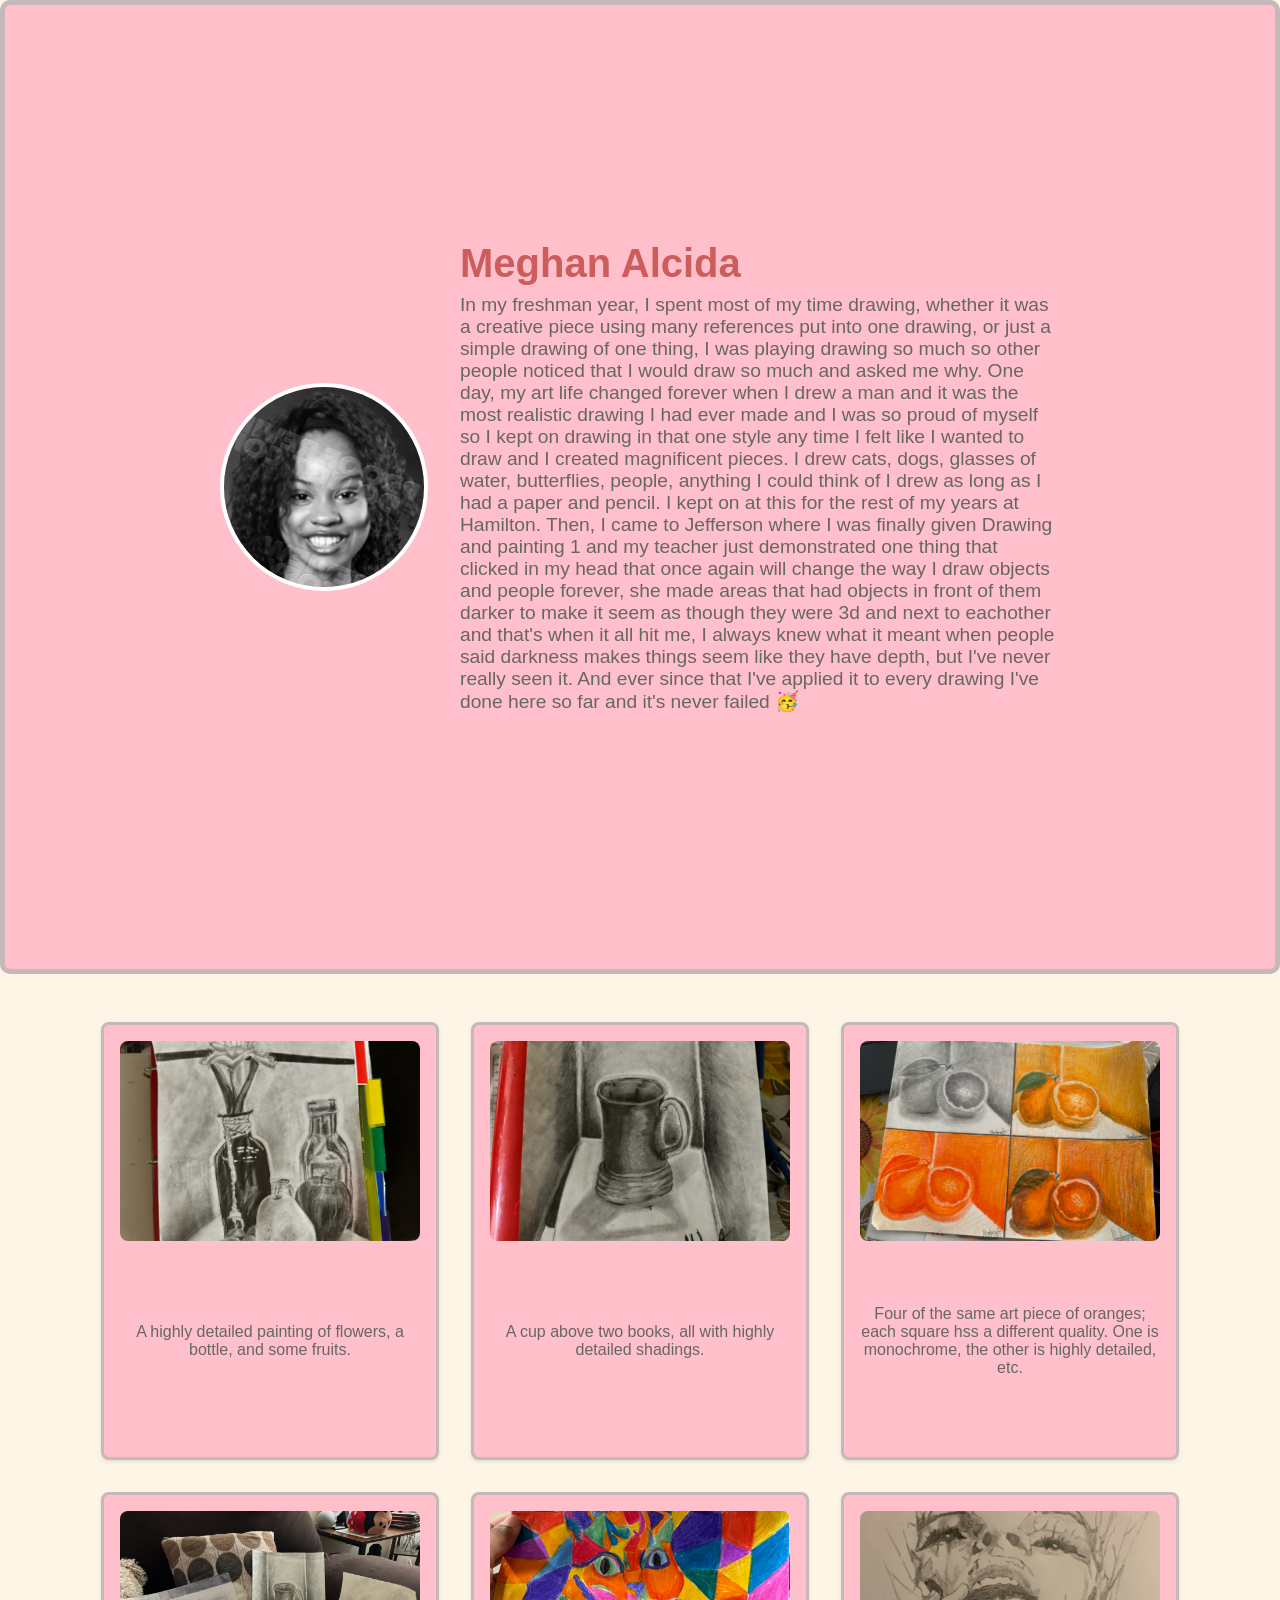
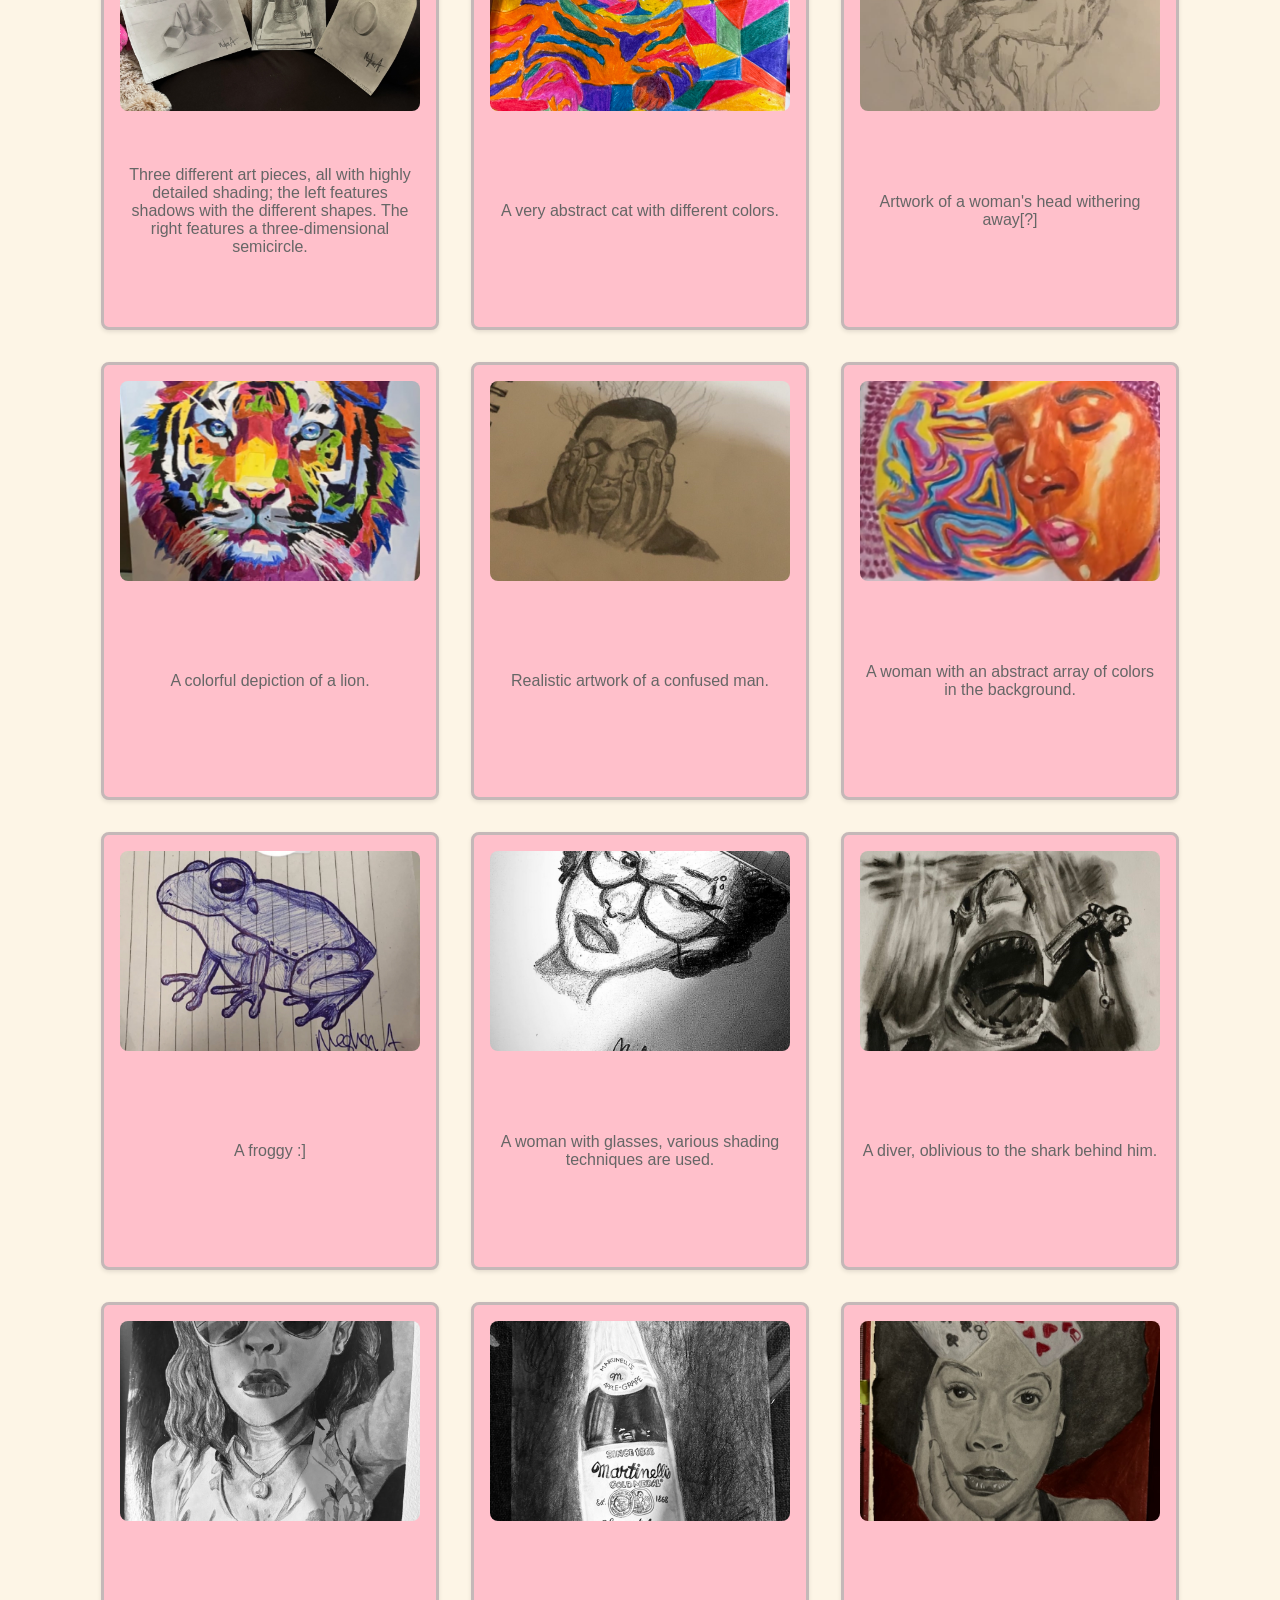
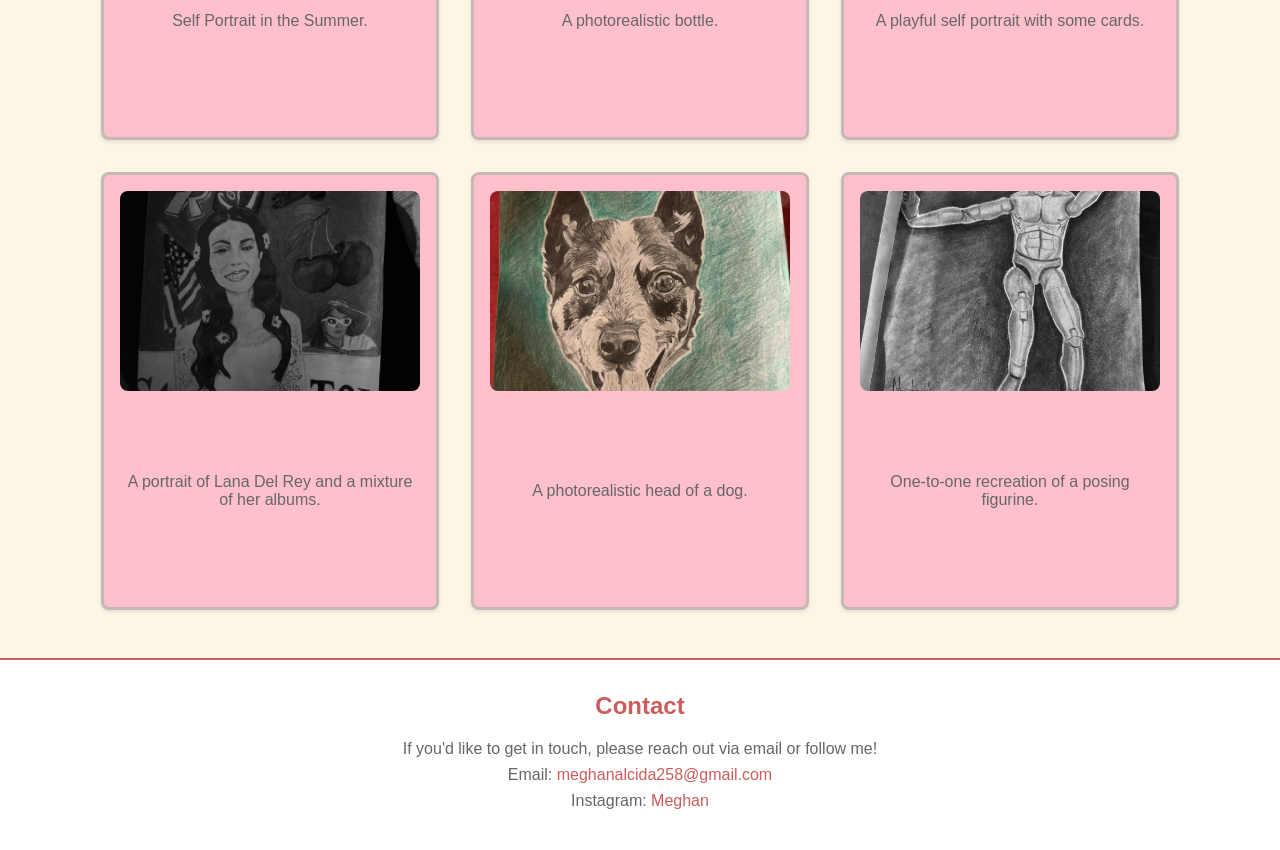
==== commit a3d9262a: "Update index.html" ====
--- a/index.html
+++ b/index.html
@@ -125,6 +125,11 @@
       <p>A photorealistic head of a dog.</p>
     </div>
 
+    <div class="gallery-item" onclick="openModal('images/art/art18.jpg', this)">
+      <img src="./images/art/art18.jpg" alt="Art Piece 18">
+      <p>One-to-one recreation of a posing figurine.</p>
+    </div>
+
   </div>
 
   <div id="modal" class="modal">
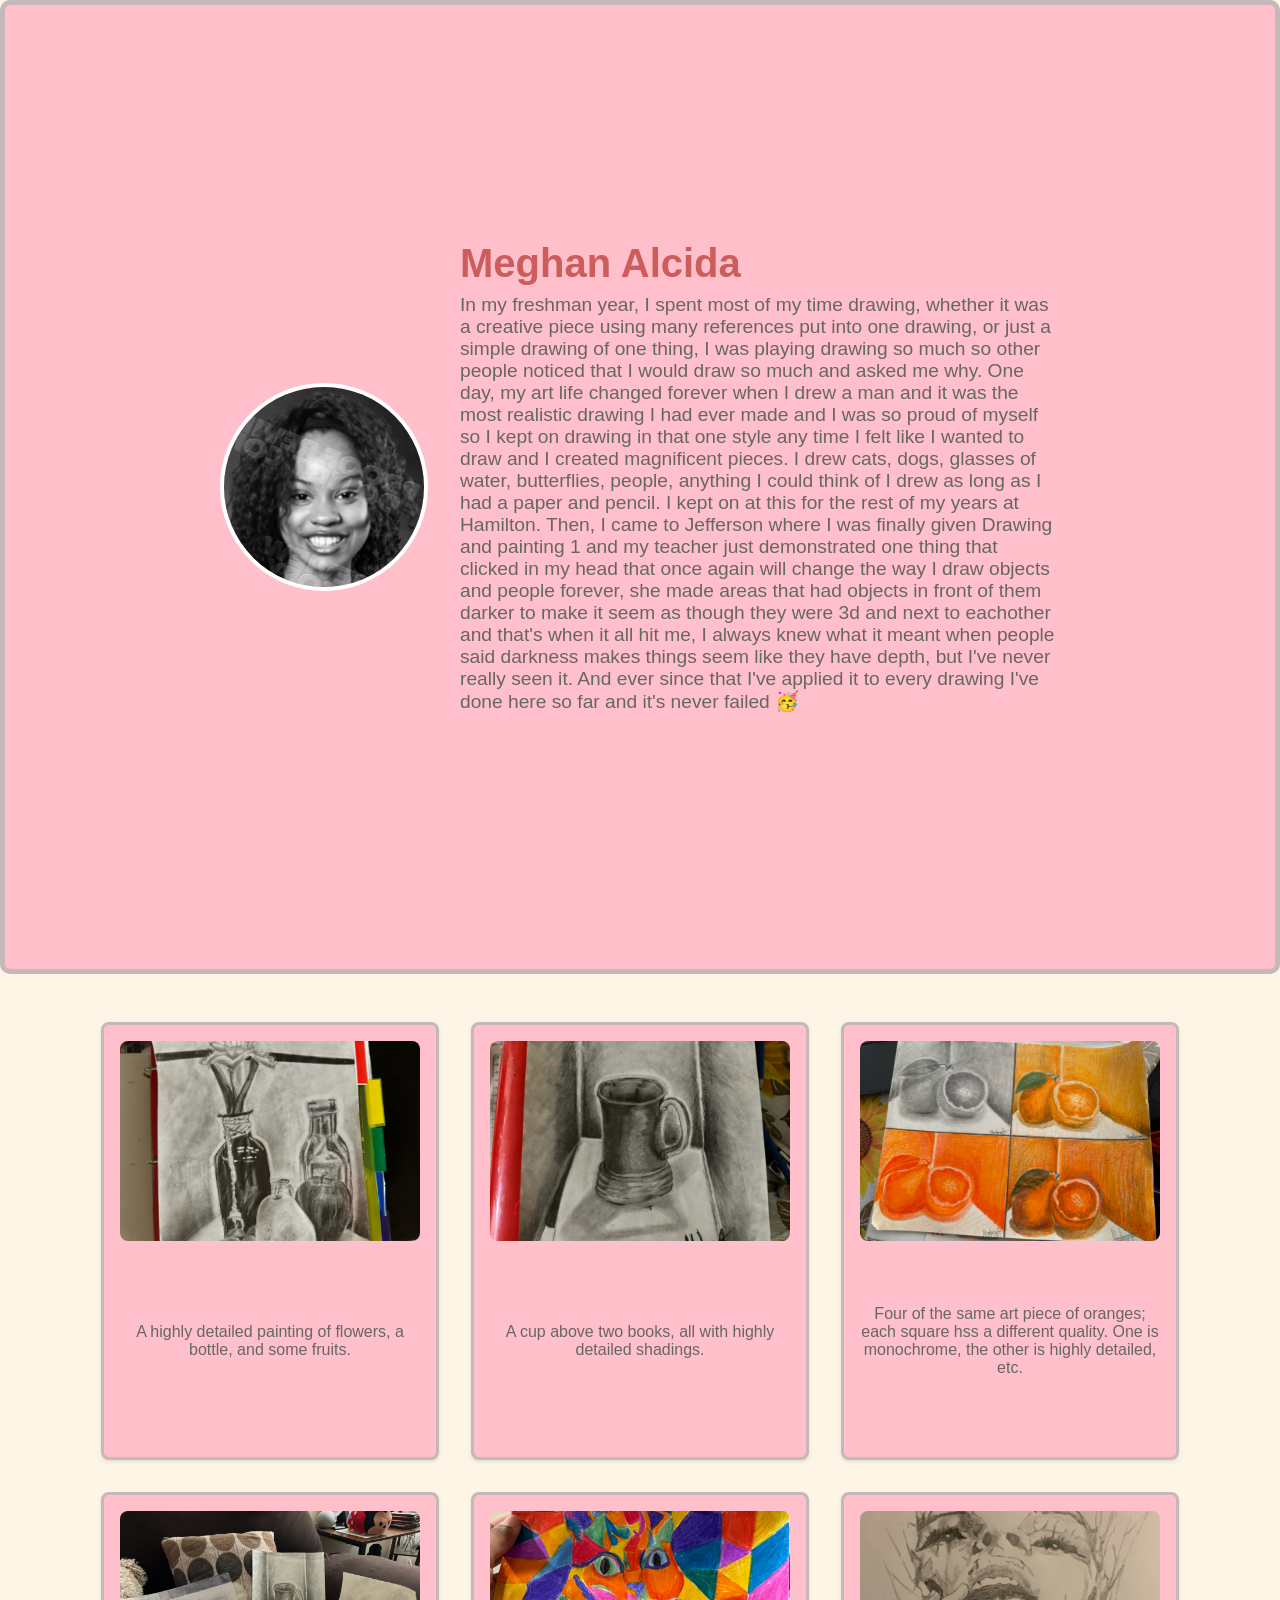
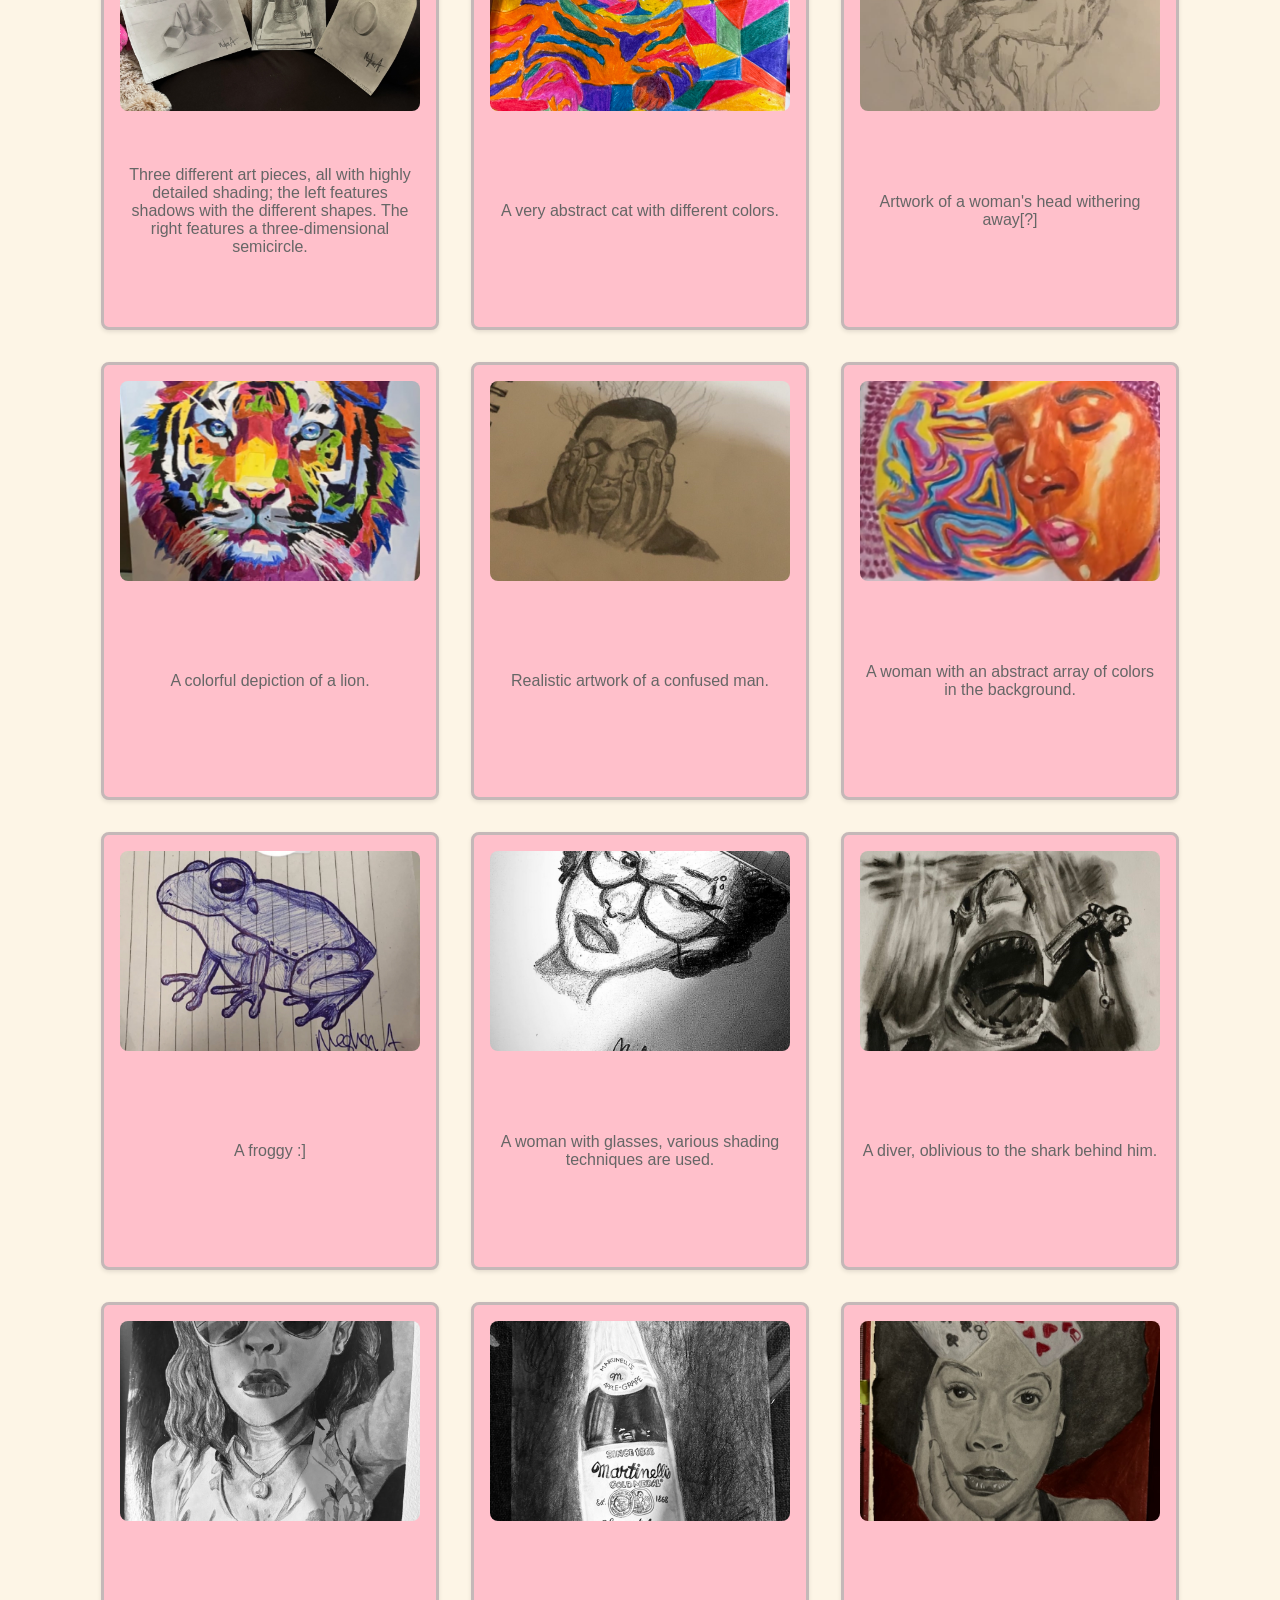
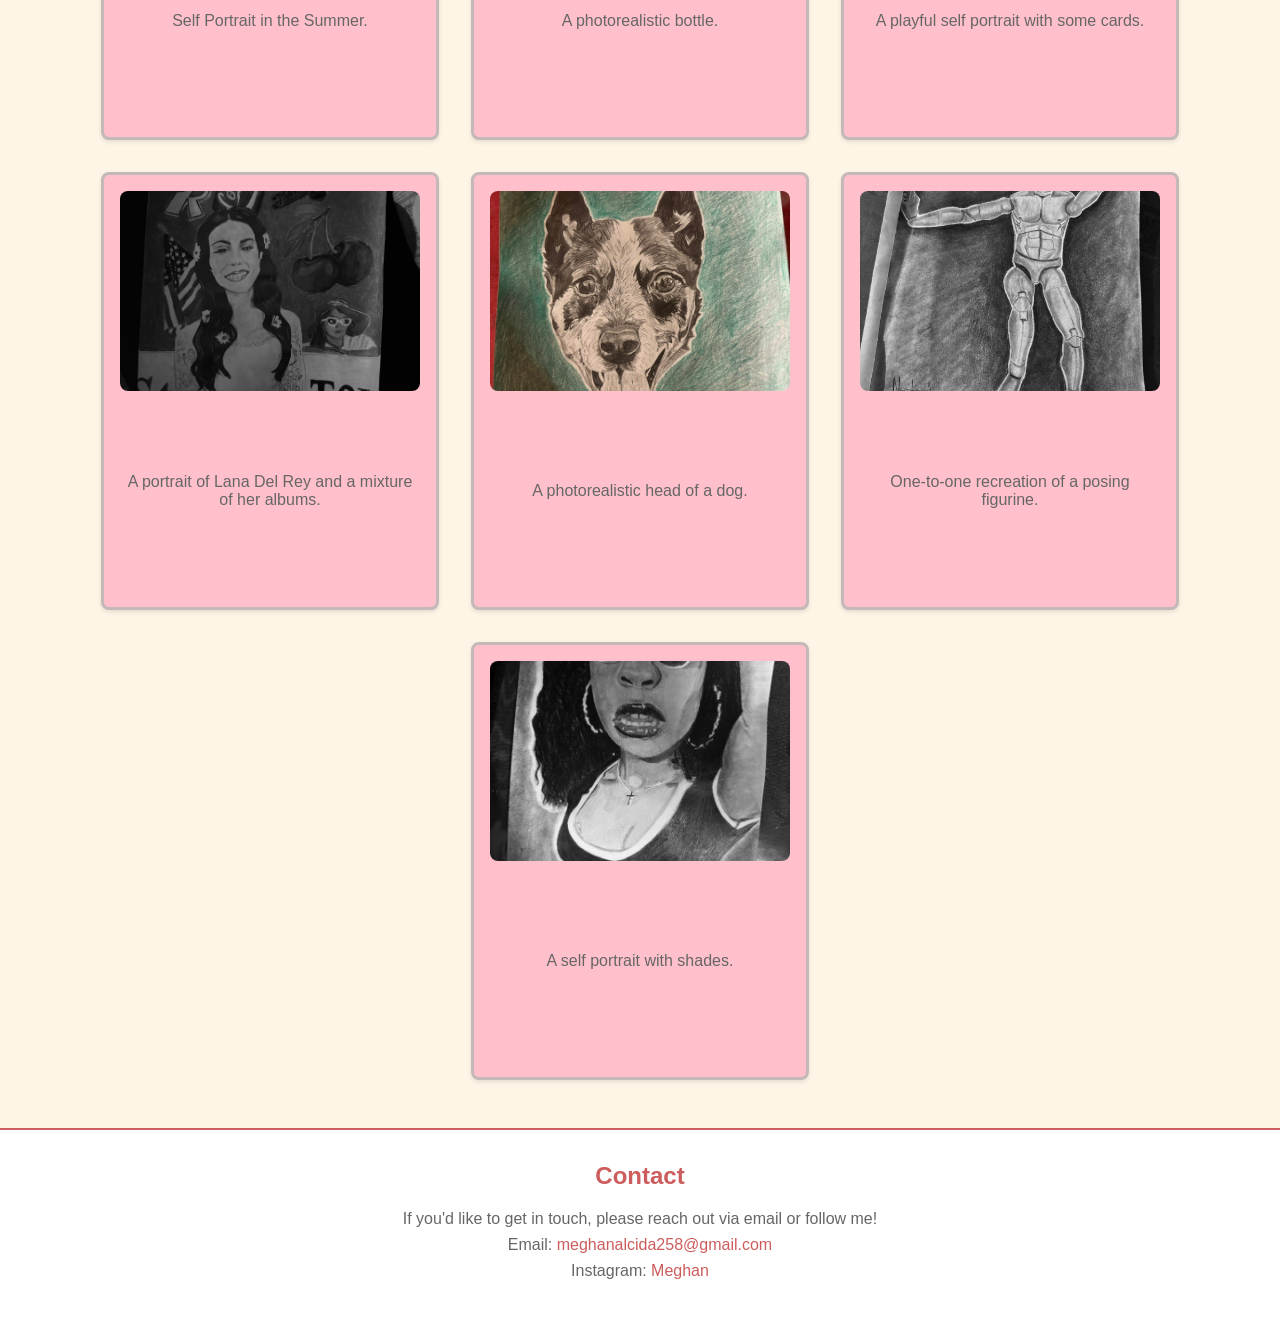
==== commit 41afaf4b: "Update index.html" ====
--- a/index.html
+++ b/index.html
@@ -130,6 +130,11 @@
       <p>One-to-one recreation of a posing figurine.</p>
     </div>
 
+    <div class="gallery-item" onclick="openModal('images/art/art19.jpg', this)">
+      <img src="./images/art/art19.jpg" alt="Art Piece 19">
+      <p>A self portrait with shades.</p>
+    </div>
+
   </div>
 
   <div id="modal" class="modal">
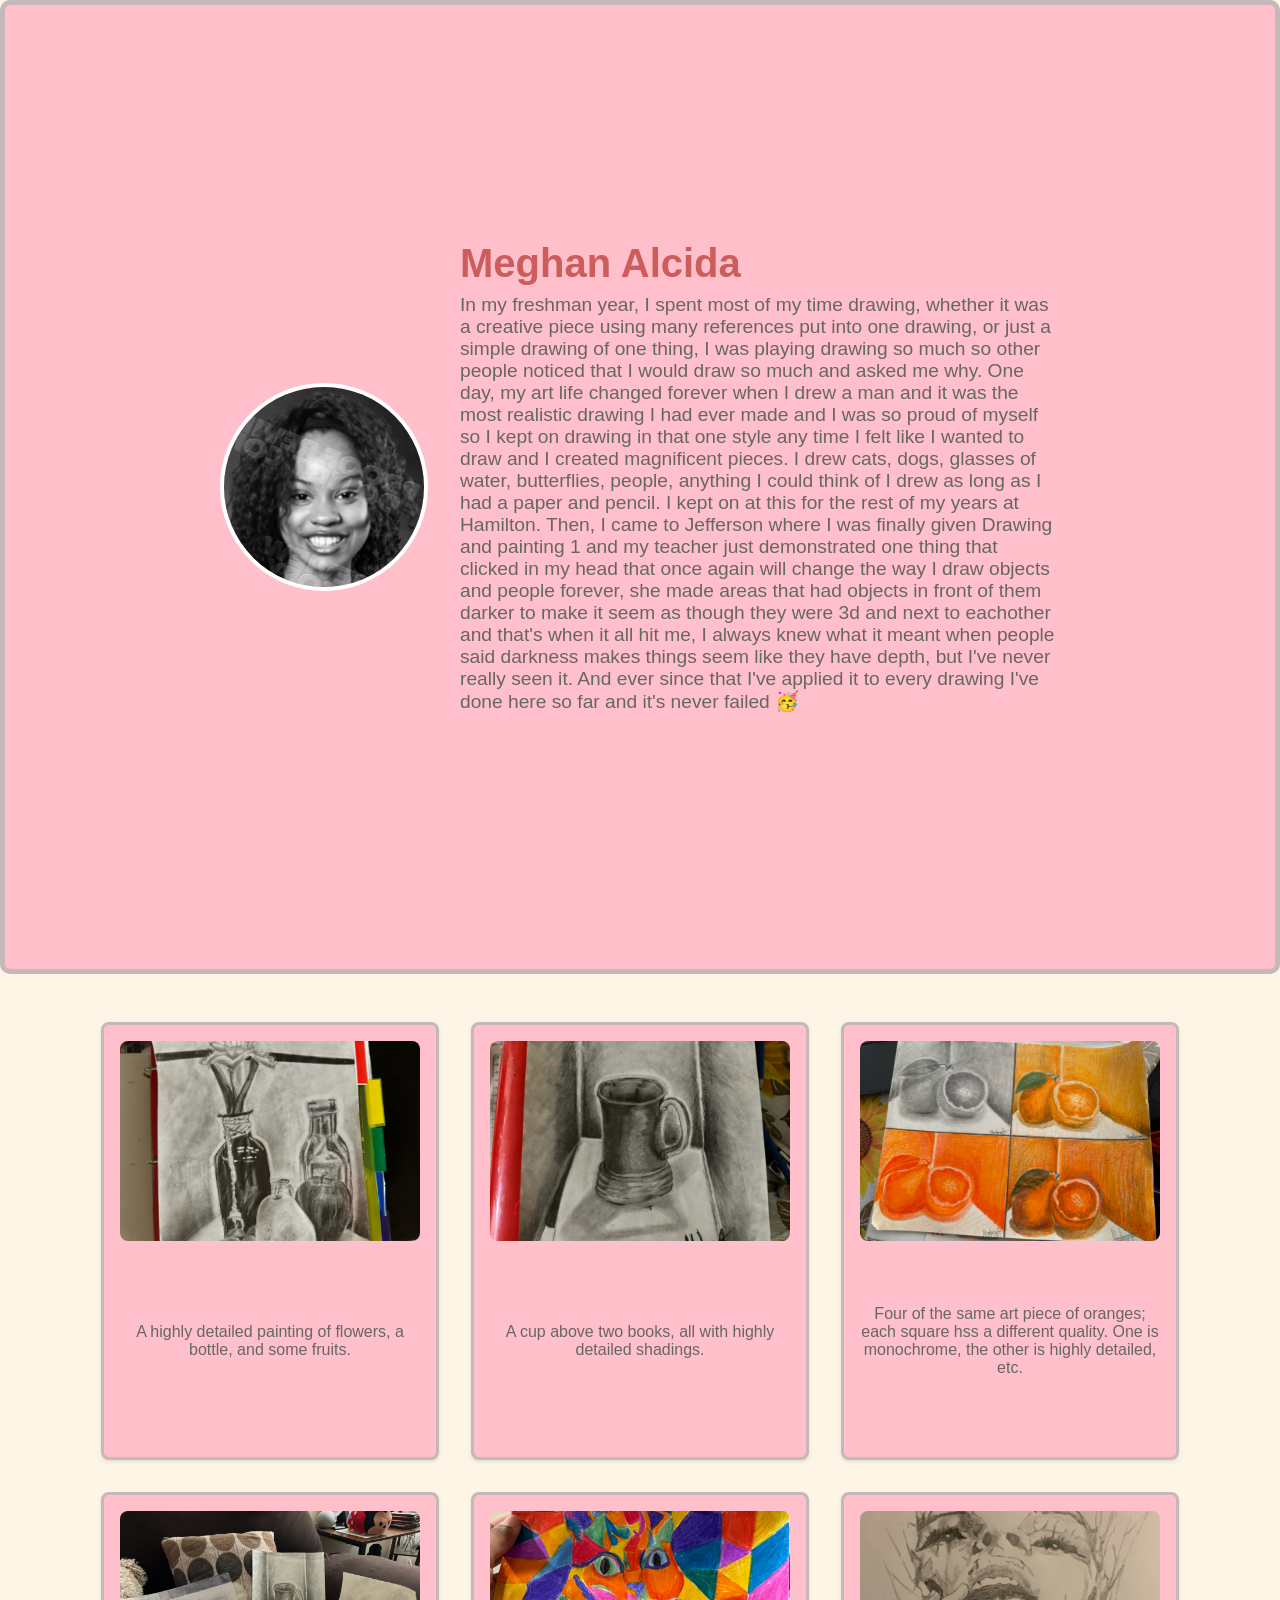
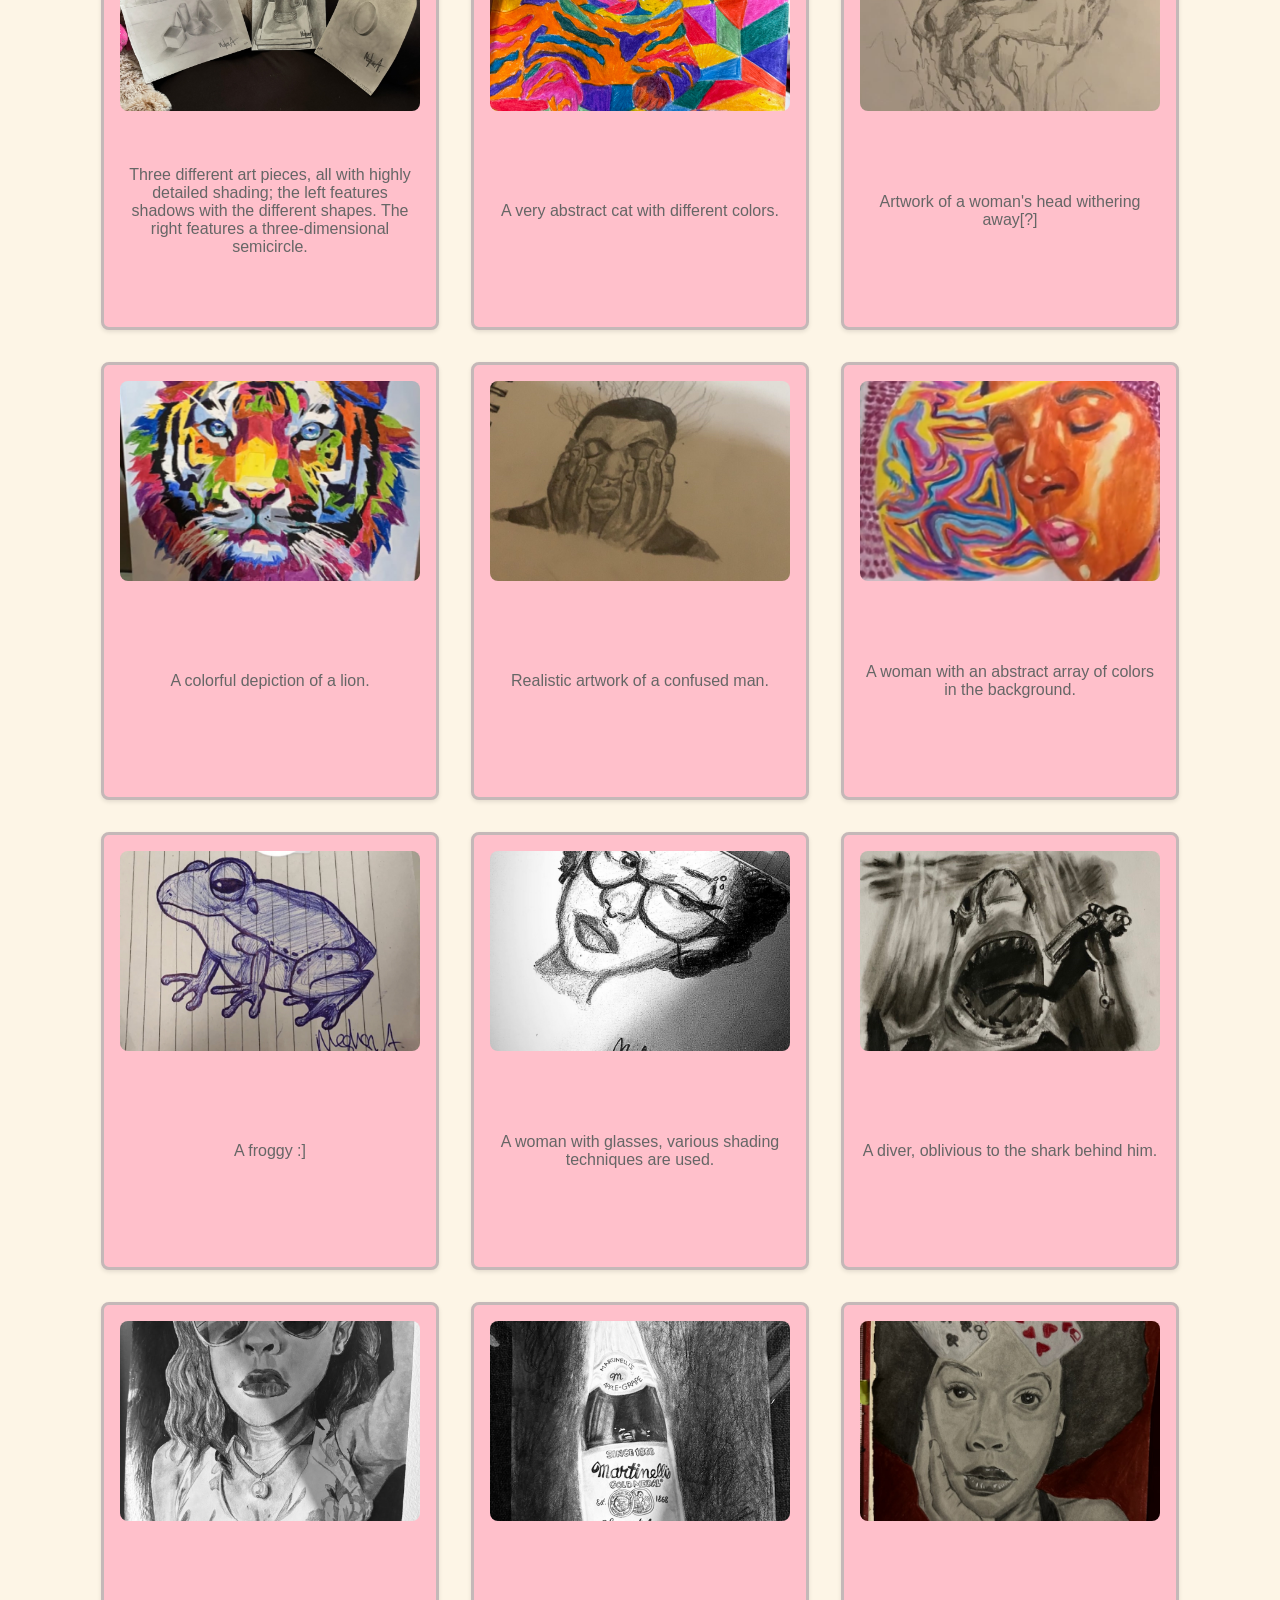
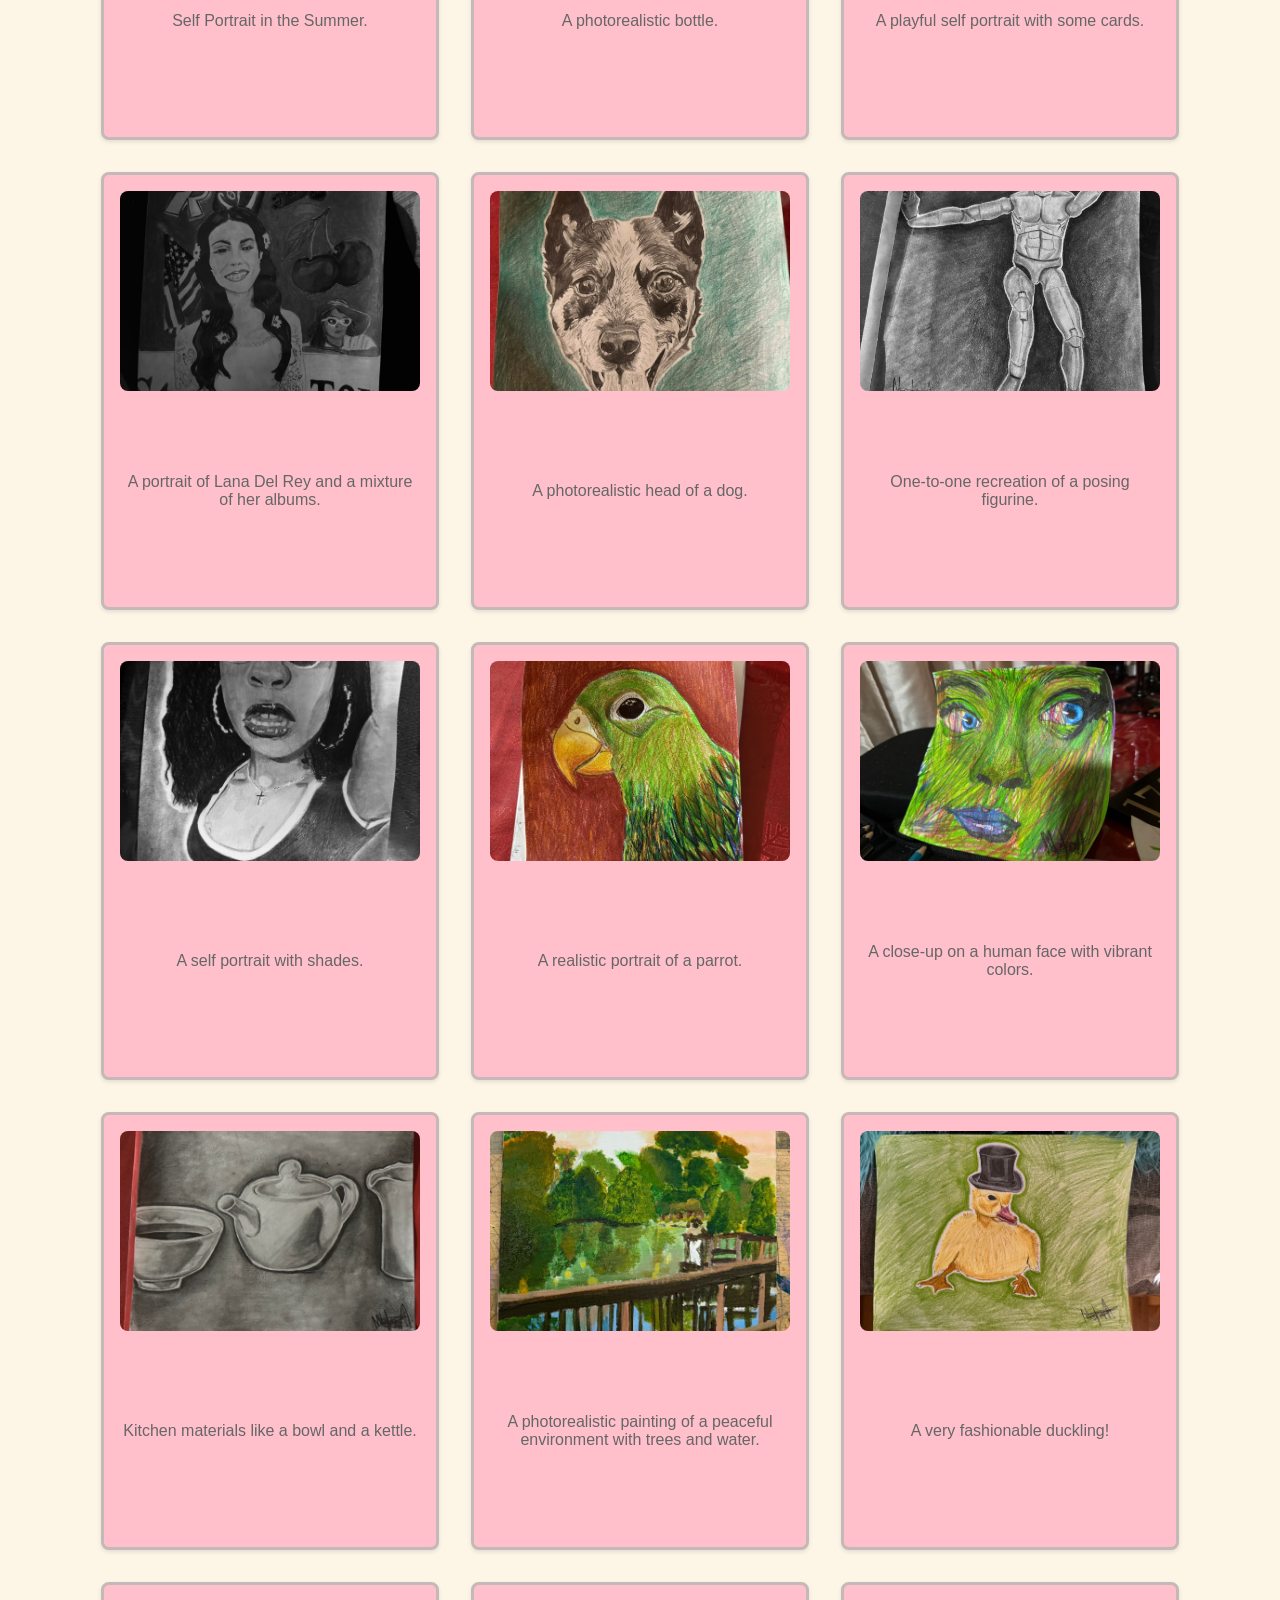
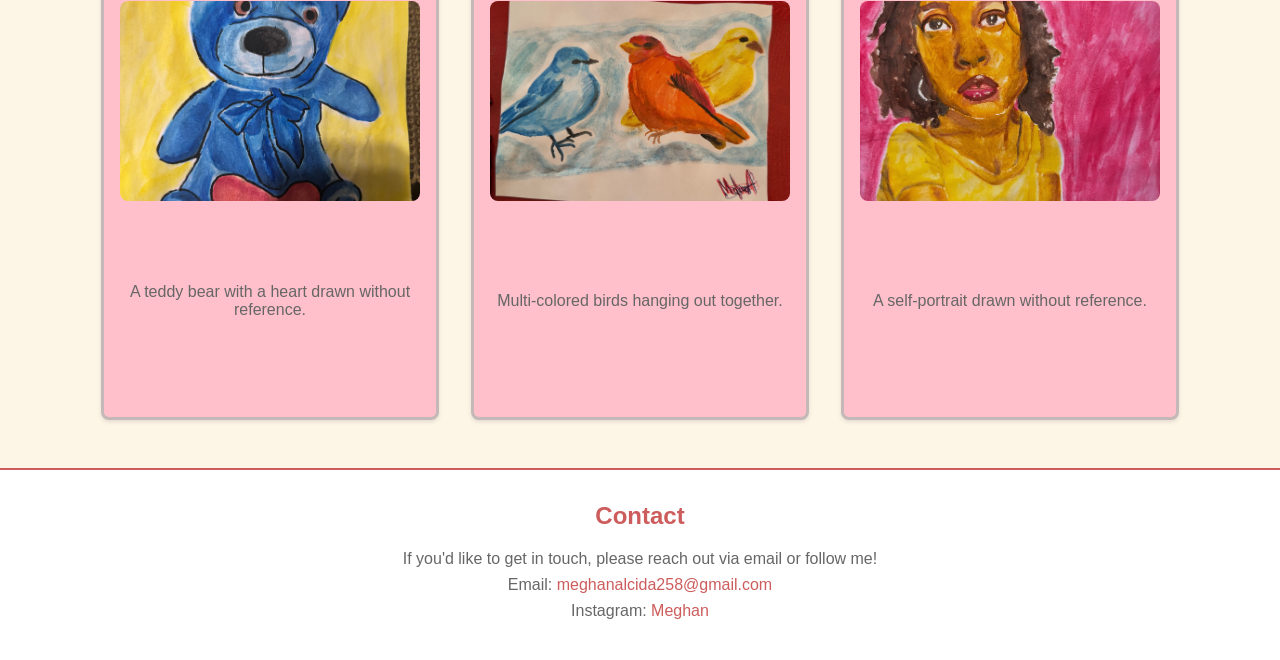
==== commit 0da26d58: "Update index.html" ====
--- a/index.html
+++ b/index.html
@@ -135,6 +135,51 @@
       <p>A self portrait with shades.</p>
     </div>
 
+    <div class="gallery-item" onclick="openModal('images/art/art20.jpg', this)">
+      <img src="./images/art/art20.jpg" alt="Art Piece 20">
+      <p>A realistic portrait of a parrot.</p>
+    </div>
+
+    <!-- <div class="gallery-item" onclick="openModal('images/art/art21.jpg', this)">
+      <img src="./images/art/art21.jpg" alt="Art Piece 21">
+      <p>A recreation of a pink teddy bear carrying a camera and heart.</p>
+    </div> -->
+
+    <div class="gallery-item" onclick="openModal('images/art/art22.jpg', this)">
+      <img src="./images/art/art22.jpg" alt="Art Piece 22">
+      <p>A close-up on a human face with vibrant colors.</p>
+    </div>
+
+    <div class="gallery-item" onclick="openModal('images/art/art23.jpg', this)">
+      <img src="./images/art/art23.jpg" alt="Art Piece 23">
+      <p>Kitchen materials like a bowl and a kettle.</p>
+    </div>
+
+    <div class="gallery-item" onclick="openModal('images/art/art24.jpg', this)">
+      <img src="./images/art/art24.jpg" alt="Art Piece 24">
+      <p>A photorealistic painting of a peaceful environment with trees and water.</p>
+    </div>
+
+    <div class="gallery-item" onclick="openModal('images/art/art25.jpg', this)">
+      <img src="./images/art/art25.jpg" alt="Art Piece 25">
+      <p>A very fashionable duckling!</p>
+    </div>
+
+    <div class="gallery-item" onclick="openModal('images/art/art26.jpg', this)">
+      <img src="./images/art/art26.jpg" alt="Art Piece 26">
+      <p>A teddy bear with a heart drawn without reference.</p>
+    </div>
+
+    <div class="gallery-item" onclick="openModal('images/art/art27.jpg', this)">
+      <img src="./images/art/art27.jpg" alt="Art Piece 27">
+      <p>Multi-colored birds hanging out together.</p>
+    </div>
+
+    <div class="gallery-item" onclick="openModal('images/art/art28.jpg', this)">
+      <img src="./images/art/art28.jpg" alt="Art Piece 28">
+      <p>A self-portrait drawn without reference.</p>
+    </div>
+
   </div>
 
   <div id="modal" class="modal">
